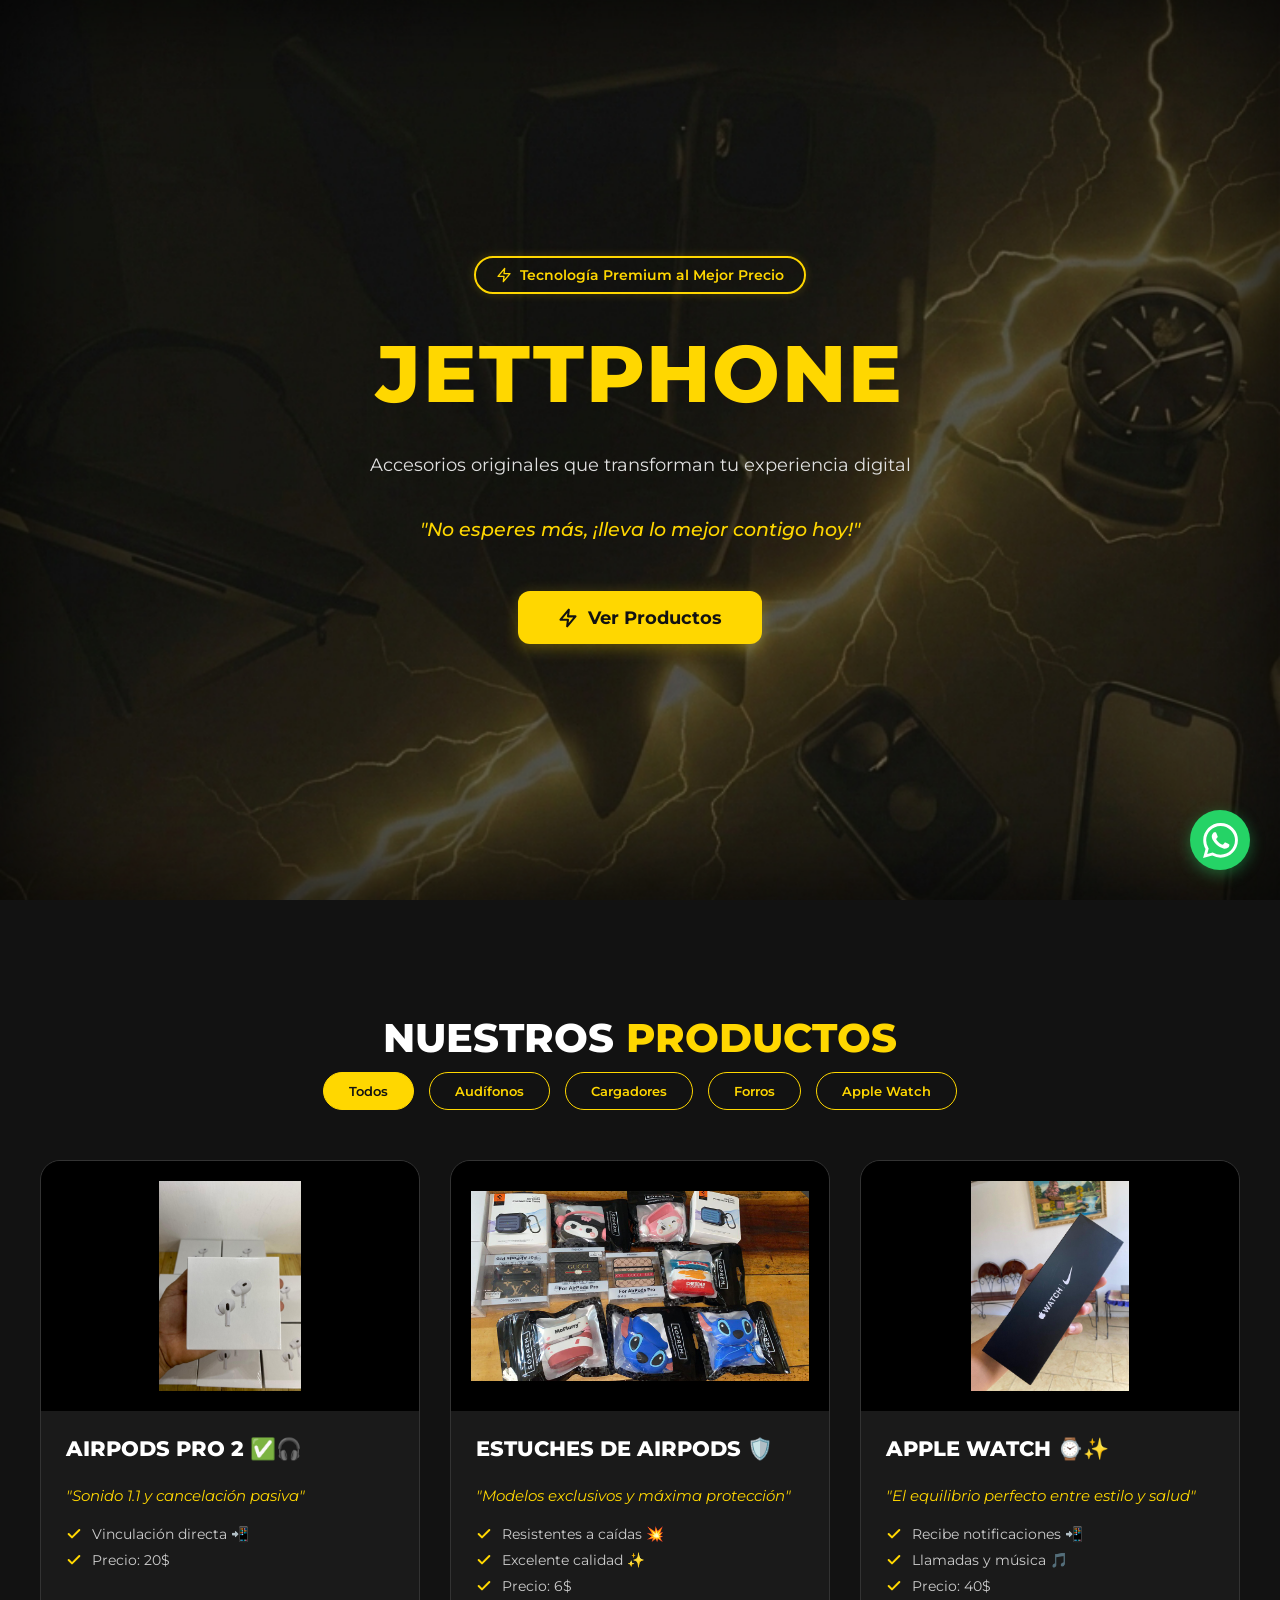
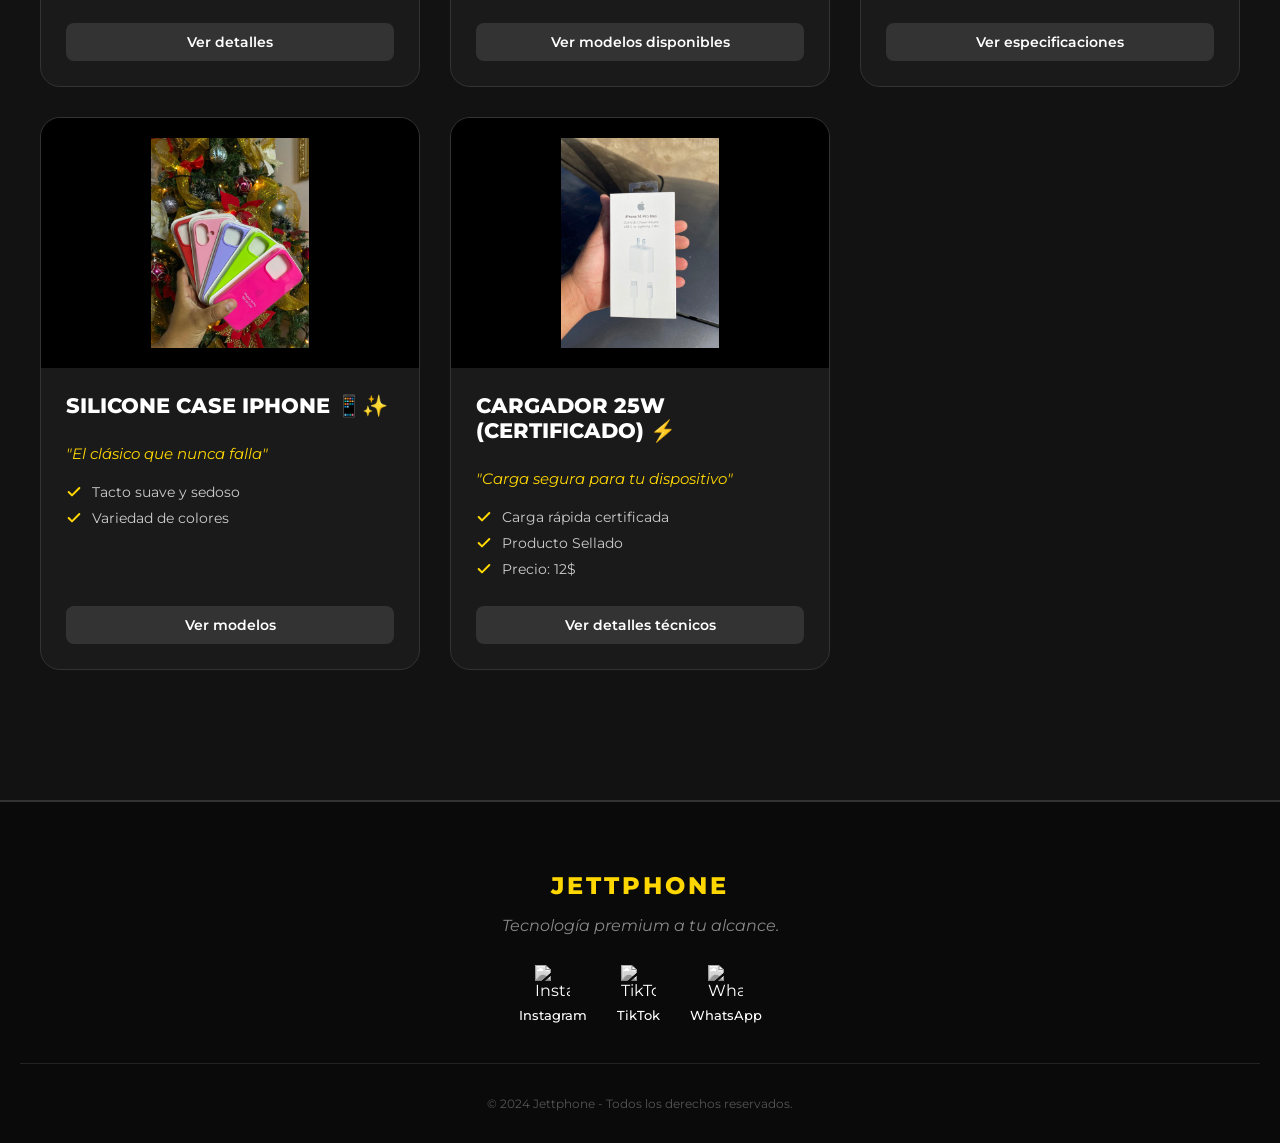
==== index.html @ c3bfc7ca "primer" ====
<!DOCTYPE html>
<html lang="es">
<head>
    <meta charset="UTF-8">
    <meta name="viewport" content="width=device-width, initial-scale=1.0">
    <title>Jettphone - Tecnología Premium</title>
    <link href="https://fonts.googleapis.com/css2?family=Montserrat:ital,wght@0,400;0,700;0,800;1,500&display=swap" rel="stylesheet">
    <link rel="stylesheet" href="style.css">
    <link rel="icon" href="/img/icono.jpg">
</head>
<body>

    <header class="jett-hero">
        <div class="hero-container">
            <div class="badge-premium">
                <svg xmlns="http://www.w3.org/2000/svg" width="16" height="16" viewBox="0 0 24 24" fill="none" stroke="currentColor" stroke-width="2" stroke-linecap="round" stroke-linejoin="round"><polygon points="13 2 3 14 12 14 11 22 21 10 12 10 13 2"></polygon></svg>
                <span>Tecnología Premium al Mejor Precio</span>
            </div>
            <h1 class="hero-title">JETTPHONE</h1>
            <p class="hero-subtitle">Accesorios originales que transforman tu experiencia digital</p>
            <p class="hero-quote">"No esperes más, ¡lleva lo mejor contigo hoy!"</p>
            <a href="#catalogo" class="btn-jett-primary">
                <svg xmlns="http://www.w3.org/2000/svg" width="20" height="20" viewBox="0 0 24 24" fill="none" stroke="currentColor" stroke-width="2.5" stroke-linecap="round" stroke-linejoin="round"><polygon points="13 2 3 14 12 14 11 22 21 10 12 10 13 2"></polygon></svg>
                Ver Productos
            </a>
        </div>
    </header>

    <section id="catalogo" class="products-section">
        <div class="container">
            <h2 class="section-title">NUESTROS <span class="text-gold">PRODUCTOS</span></h2>
            
            <div class="filters-container">
                <button class="filter-btn active" data-filter="all">Todos</button>
                <button class="filter-btn" data-filter="audifonos">Audífonos</button>
                <button class="filter-btn" data-filter="cargadores">Cargadores</button>
                <button class="filter-btn" data-filter="forros">Forros</button>
                <button class="filter-btn" data-filter="applewatch">Apple Watch</button>
            </div>

            <div class="products-grid">
                <a href="detalle.html?p=airpods-pro-2" class="product-card" data-category="audifonos">
                    <div class="card-image">
                        <img src="/img/airpods1.jpeg" alt="AirPods Pro 2">
                    </div>
                    <div class="card-content">
                        <h3>AirPods Pro 2 ✅🎧</h3>
                        <p class="card-quote">"Sonido 1.1 y cancelación pasiva"</p>
                        <ul class="card-features">
                            <li><svg xmlns="http://www.w3.org/2000/svg" width="16" height="16" viewBox="0 0 24 24" fill="none" stroke="#FFD700" stroke-width="3" stroke-linecap="round" stroke-linejoin="round"><polyline points="20 6 9 17 4 12"></polyline></svg> Vinculación directa 📲</li>
                            <li><svg xmlns="http://www.w3.org/2000/svg" width="16" height="16" viewBox="0 0 24 24" fill="none" stroke="#FFD700" stroke-width="3" stroke-linecap="round" stroke-linejoin="round"><polyline points="20 6 9 17 4 12"></polyline></svg> Precio: 20$</li>
                        </ul>
                        <span class="btn-card">Ver detalles</span>
                    </div>
                </a>

                <a href="detalle.html?p=estuches-airpods" class="product-card" data-category="audifonos">
    <div class="card-image">
        <img src="/img/estuche1.jpg" alt="Estuches de AirPods">
    </div>
    <div class="card-content">
        <h3>Estuches de AirPods 🛡️</h3>
        <p class="card-quote">"Modelos exclusivos y máxima protección"</p>
        <ul class="card-features">
            <li><svg xmlns="http://www.w3.org/2000/svg" width="16" height="16" viewBox="0 0 24 24" fill="none" stroke="#FFD700" stroke-width="3" stroke-linecap="round" stroke-linejoin="round"><polyline points="20 6 9 17 4 12"></polyline></svg> Resistentes a caídas 💥</li>
            <li><svg xmlns="http://www.w3.org/2000/svg" width="16" height="16" viewBox="0 0 24 24" fill="none" stroke="#FFD700" stroke-width="3" stroke-linecap="round" stroke-linejoin="round"><polyline points="20 6 9 17 4 12"></polyline></svg> Excelente calidad ✨</li>
                                        <li><svg xmlns="http://www.w3.org/2000/svg" width="16" height="16" viewBox="0 0 24 24" fill="none" stroke="#FFD700" stroke-width="3" stroke-linecap="round" stroke-linejoin="round"><polyline points="20 6 9 17 4 12"></polyline></svg> Precio: 6$</li>
        </ul>
        <span class="btn-card">Ver modelos disponibles</span>
    </div>
</a>

<a href="detalle.html?p=apple-watch" class="product-card" data-category="applewatch">
    <div class="card-image">
        <img src="/img/applewatch1.jpg" alt="Apple Watch">
    </div>
    <div class="card-content">
        <h3>Apple Watch ⌚✨</h3>
        <p class="card-quote">"El equilibrio perfecto entre estilo y salud"</p>
        <ul class="card-features">
            <li><svg xmlns="http://www.w3.org/2000/svg" width="16" height="16" viewBox="0 0 24 24" fill="none" stroke="#FFD700" stroke-width="3" stroke-linecap="round" stroke-linejoin="round"><polyline points="20 6 9 17 4 12"></polyline></svg> Recibe notificaciones 📲</li>
            <li><svg xmlns="http://www.w3.org/2000/svg" width="16" height="16" viewBox="0 0 24 24" fill="none" stroke="#FFD700" stroke-width="3" stroke-linecap="round" stroke-linejoin="round"><polyline points="20 6 9 17 4 12"></polyline></svg> Llamadas y música 🎵</li>
                                        <li><svg xmlns="http://www.w3.org/2000/svg" width="16" height="16" viewBox="0 0 24 24" fill="none" stroke="#FFD700" stroke-width="3" stroke-linecap="round" stroke-linejoin="round"><polyline points="20 6 9 17 4 12"></polyline></svg> Precio: 40$</li>
        </ul>
        <span class="btn-card">Ver especificaciones</span>
    </div>
</a>

<a href="detalle.html?p=forros-silicona" class="product-card" data-category="forros">
    <div class="card-image">
        <img src="/img/forros1.jpg" alt="Forros de Silicona iPhone">
    </div>
    <div class="card-content">
        <h3>Silicone Case iPhone 📱✨</h3>
        <p class="card-quote">"El clásico que nunca falla"</p>
        <ul class="card-features">
            <li><svg xmlns="http://www.w3.org/2000/svg" width="16" height="16" viewBox="0 0 24 24" fill="none" stroke="#FFD700" stroke-width="3" stroke-linecap="round" stroke-linejoin="round"><polyline points="20 6 9 17 4 12"></polyline></svg> Tacto suave y sedoso</li>
            <li><svg xmlns="http://www.w3.org/2000/svg" width="16" height="16" viewBox="0 0 24 24" fill="none" stroke="#FFD700" stroke-width="3" stroke-linecap="round" stroke-linejoin="round"><polyline points="20 6 9 17 4 12"></polyline></svg> Variedad de colores</li>
        </ul>
        <span class="btn-card">Ver modelos</span>
    </div>
</a>

<a href="detalle.html?p=cargador-25w" class="product-card" data-category="cargadores">
    <div class="card-image">
        <img src="/img/cargadores1.jpg" alt="Cargador 25W Certificado">
    </div>
    <div class="card-content">
        <h3>Cargador 25W (Certificado) ⚡️</h3>
        <p class="card-quote">"Carga segura para tu dispositivo"</p>
        <ul class="card-features">
            <li><svg xmlns="http://www.w3.org/2000/svg" width="16" height="16" viewBox="0 0 24 24" fill="none" stroke="#FFD700" stroke-width="3" stroke-linecap="round" stroke-linejoin="round"><polyline points="20 6 9 17 4 12"></polyline></svg> Carga rápida certificada</li>
            <li><svg xmlns="http://www.w3.org/2000/svg" width="16" height="16" viewBox="0 0 24 24" fill="none" stroke="#FFD700" stroke-width="3" stroke-linecap="round" stroke-linejoin="round"><polyline points="20 6 9 17 4 12"></polyline></svg> Producto Sellado</li>
                                        <li><svg xmlns="http://www.w3.org/2000/svg" width="16" height="16" viewBox="0 0 24 24" fill="none" stroke="#FFD700" stroke-width="3" stroke-linecap="round" stroke-linejoin="round"><polyline points="20 6 9 17 4 12"></polyline></svg> Precio: 12$</li>
        </ul>
        <span class="btn-card">Ver detalles técnicos</span>
    </div>
</a>
                </div>
        </div>
    </section>

    <a href="https://wa.me/584246259603" class="whatsapp-float" target="_blank">
        <svg xmlns="http://www.w3.org/2000/svg" width="35" height="35" viewBox="0 0 24 24" fill="white"><path d="M17.472 14.382c-.297-.149-1.758-.867-2.03-.967-.273-.099-.471-.148-.67.15-.197.297-.767.966-.94 1.164-.173.199-.347.223-.644.075-.297-.15-1.255-.463-2.39-1.475-.883-.788-1.48-1.761-1.653-2.059-.173-.297-.018-.458.13-.606.134-.133.298-.347.446-.52.149-.174.198-.298.298-.497.099-.198.05-.371-.025-.52-.075-.149-.669-1.612-.916-2.207-.242-.579-.487-.5-.669-.51-.173-.008-.371-.008-.57-.008-.198 0-.52.074-.792.372-.272.297-1.04 1.016-1.04 2.479 0 1.462 1.065 2.875 1.213 3.074.149.198 2.096 3.2 5.077 4.487.709.306 1.262.489 1.694.625.712.227 1.36.195 1.871.118.571-.085 1.758-.719 2.006-1.413.248-.694.248-1.289.173-1.413-.074-.124-.272-.198-.57-.347m-5.421 7.403h-.004a9.87 9.87 0 01-5.031-1.378l-.361-.214-3.741.982.998-3.648-.235-.374a9.86 9.86 0 01-1.51-5.26c.001-5.45 4.436-9.884 9.888-9.884 2.64 0 5.122 1.03 6.988 2.898a9.825 9.825 0 012.893 6.994c-.003 5.45-4.437 9.884-9.885 9.884m8.413-18.297A11.815 11.815 0 0012.05 0C5.495 0 .16 5.335.157 11.892c0 2.096.547 4.142 1.588 5.945L.057 24l6.305-1.654a11.882 11.882 0 005.683 1.448h.005c6.554 0 11.89-5.335 11.893-11.893a11.821 11.821 0 00-3.48-8.413Z"/></svg>
    </a>

    <script>
        const filterBtns = document.querySelectorAll('.filter-btn');
        const productCards = document.querySelectorAll('.product-card');
        filterBtns.forEach(btn => {
            btn.addEventListener('click', () => {
                filterBtns.forEach(b => b.classList.remove('active'));
                btn.classList.add('active');
                const filterValue = btn.getAttribute('data-filter');
                productCards.forEach(card => {
                    if (filterValue === 'all' || card.getAttribute('data-category') === filterValue) {
                        card.style.display = 'flex';
                    } else {
                        card.style.display = 'none';
                    }
                });
            });
        });
    </script>

    <footer class="jett-footer">
    <div class="footer-content">
        <h2 class="footer-logo">JETTPHONE</h2>
        <p class="footer-tagline">Tecnología premium a tu alcance.</p>
        
        <div class="social-links">
            <a href="https://instagram.com/https://www.instagram.com/jett.phone?igsh=N3h2d2c3ZTNsc3U3" target="_blank" class="social-icon">
                <img src="https://cdn-icons-png.flaticon.com/512/174/174855.png" alt="Instagram">
                <span>Instagram</span>
            </a>
            
            <a href="https://tiktok.com/@jettphone" target="_blank" class="social-icon">
                <img src="https://cdn-icons-png.flaticon.com/512/3046/3046121.png" alt="TikTok">
                <span>TikTok</span>
            </a>
            
            <a href="https://wa.me/584246259603" target="_blank" class="social-icon">
                <img src="https://cdn-icons-png.flaticon.com/512/733/733585.png" alt="WhatsApp">
                <span>WhatsApp</span>
            </a>
        </div>
        
        <div class="footer-bottom">
            <p>&copy; 2024 Jettphone - Todos los derechos reservados.</p>
        </div>
    </div>
</footer>
</body>

</html>
---- style.css ----
/* --- Variables Globales (Colores de la marca) --- */
:root {
    --jett-gold: #FFD700;     /* El color amarillo/dorado principal */
    --jett-dark-bg: #121212;  /* Color de fondo muy oscuro */
    --jett-text-light: #E0E0E0; /* Color para texto secundario (casi blanco) */
    --jett-font: 'Montserrat', sans-serif; /* La tipografía elegida */
}

/* --- Estilos Base --- */
body {
    margin: 0;
    padding: 0;
    font-family: var(--jett-font);
    background-color: var(--jett-dark-bg);
    color: white;
    box-sizing: border-box;
}

*, *:before, *:after {
    box-sizing: inherit;
}

/* ================= ESTILOS SECCIÓN HERO ================= */

.jett-hero {
    /* Altura mínima: ocupa toda la pantalla del móvil */
    min-height: 100vh; 
    
    /* Centrado del contenido con Flexbox */
    display: flex;
    justify-content: center;
    align-items: center;
    text-align: center;
    padding: 30px 20px;
    background: url('/img/fondo.png') no-repeat center center/cover;
   
    
    /* Efecto de sombra interna para oscurecer los bordes (vignette) */
    box-shadow: inset 0 0 100px rgba(0,0,0,0.8);
}

.hero-container {
    max-width: 600px; /* Ancho máximo para que no se desparrame en PC */
    width: 100%;
    display: flex;
    flex-direction: column;
    align-items: center; /* Asegura que todo esté centrado horizontalmente */
}

/* --- Badge Superior --- */
.badge-premium {
    display: inline-flex;
    align-items: center;
    gap: 8px; /* Espacio entre icono y texto */
    
    color: var(--jett-gold);
    border: 2px solid var(--jett-gold);
    padding: 8px 20px;
    border-radius: 50px; /* Bordes completamente redondeados */
    font-size: 0.9rem;
    font-weight: 600;
    margin-bottom: 40px; /* Espacio debajo del badge */
    box-shadow: 0 0 10px rgba(255, 215, 0, 0.2); /* Resplandor sutil dorado */
}

.badge-premium svg {
    stroke: var(--jett-gold); /* Color del icono SVG */
}

/* --- Título Principal --- */
.hero-title {
    color: var(--jett-gold);
    font-size: 3.5rem; /* Tamaño grande para móvil */
    font-weight: 800; /* Extra bold */
    text-transform: uppercase;
    letter-spacing: 2px; /* Separación entre letras */
    margin: 0 0 20px 0; /* Margen inferior */
    line-height: 1;
}

/* ================= SECCIÓN PRODUCTOS ================= */
.products-section {
    padding: 80px 20px;
    background-color: var(--jett-dark-bg);
}

.section-title {
    font-size: 2.5rem;
    text-align: center;
    margin-bottom: 10px;
    color: white;
    text-transform: uppercase;
    font-weight: 800;
}

.text-gold {
    color: var(--jett-gold);
}

.section-subtitle {
    text-align: center;
    color: #888;
    max-width: 600px;
    margin: 0 auto 40px auto;
    font-size: 1rem;
}

/* --- Filtros --- */
.filters-container {
    display: flex;
    justify-content: center;
    flex-wrap: wrap;
    gap: 15px;
    margin-bottom: 50px;
}

.filter-btn {
    background: transparent;
    border: 1px solid var(--jett-gold);
    color: var(--jett-gold);
    padding: 10px 25px;
    border-radius: 30px;
    cursor: pointer;
    font-family: var(--jett-font);
    font-weight: 600;
    transition: all 0.3s ease;
}

.filter-btn:hover, .filter-btn.active {
    background: var(--jett-gold);
    color: var(--jett-dark-bg);
}

/* --- Grid de Productos --- */
.products-grid {
    display: grid;
    /* Grid responsivo: crea tantas columnas como quepan (mínimo 300px ancho) */
    grid-template-columns: repeat(auto-fill, minmax(280px, 1fr));
    gap: 30px;
    max-width: 1200px;
    margin: 0 auto;
}

/* --- Tarjeta de Producto (Card) --- */
.product-card {
    background-color: #1a1a1a; /* Un poco más claro que el fondo negro */
    border-radius: 20px;
    overflow: hidden;
    text-decoration: none; /* Quitar subrayado del enlace */
    color: white;
    display: flex;
    flex-direction: column;
    border: 1px solid #333;
    transition: transform 0.3s ease, box-shadow 0.3s ease;
}

.product-card:hover {
    transform: translateY(-10px);
    box-shadow: 0 10px 30px rgba(255, 215, 0, 0.15); /* Resplandor dorado al pasar mouse */
    border-color: var(--jett-gold);
}

.card-image {
    width: 100%;
    height: 250px; /* Altura fija para la imagen */
    background-color: #000;
    display: flex;
    align-items: center;
    justify-content: center;
    padding: 20px;
}

.card-image img {
    max-width: 100%;
    max-height: 100%;
    object-fit: contain; /* Asegura que la imagen se vea completa */
    transition: transform 0.3s ease;
}

.product-card:hover .card-image img {
    transform: scale(1.05); /* Zoom sutil en la imagen al hacer hover */
}

.card-content {
    padding: 25px;
    display: flex;
    flex-direction: column;
    flex-grow: 1;
}

.card-content h3 {
    margin: 0 0 10px 0;
    font-size: 1.3rem;
    font-weight: 800;
    text-transform: uppercase;
}

.card-quote {
    color: var(--jett-gold);
    font-style: italic;
    font-size: 0.95rem;
    margin-bottom: 20px;
}

.card-features {
    list-style: none;
    padding: 0;
    margin: 0 0 20px 0;
    font-size: 0.9rem;
    color: #ccc;
}

.card-features li {
    display: flex;
    align-items: center;
    gap: 10px;
    margin-bottom: 8px;
}

.btn-card {
    margin-top: auto; /* Empuja el botón al fondo de la tarjeta */
    text-align: center;
    padding: 10px;
    border-radius: 8px;
    background-color: #333;
    color: white;
    font-size: 0.9rem;
    font-weight: 600;
    transition: 0.3s;
}

.product-card:hover .btn-card {
    background-color: var(--jett-gold);
    color: var(--jett-dark-bg);
}

/* ================= BOTÓN FLOTANTE WHATSAPP ================= */
.whatsapp-float {
    position: fixed;
    bottom: 30px;
    right: 30px;
    background-color: #25D366;
    width: 60px;
    height: 60px;
    border-radius: 50%;
    display: flex;
    align-items: center;
    justify-content: center;
    box-shadow: 0 4px 15px rgba(37, 211, 102, 0.4);
    z-index: 1000;
    transition: transform 0.3s ease;
    animation: pulse 2s infinite;
}

.whatsapp-float:hover {
    transform: scale(1.1);
}

.jett-footer {
    background-color: #0a0a0a;
    padding: 50px 20px 20px;
    margin-top: 50px;
    border-top: 2px solid #333;
    text-align: center;
}

.footer-logo {
    color: #FFD700; /* Dorado */
    font-weight: 800;
    letter-spacing: 3px;
    margin-bottom: 10px;
}

.footer-tagline {
    color: #888;
    font-style: italic;
    margin-bottom: 30px;
}

.social-links {
    display: flex;
    justify-content: center;
    gap: 30px;
    flex-wrap: wrap;
    margin-bottom: 40px;
}

.social-icon {
    display: flex;
    flex-direction: column;
    align-items: center;
    text-decoration: none;
    color: white;
    transition: 0.3s;
}

.social-icon img {
    width: 35px;
    height: 35px;
    margin-bottom: 8px;
    filter: grayscale(100%); /* Los hace elegantes en gris */
    transition: 0.3s;
}

.social-icon:hover img {
    filter: grayscale(0%); /* Vuelven a color al pasar el mouse */
    transform: translateY(-5px);
}

.social-icon span {
    font-size: 0.8rem;
    font-weight: 500;
}

.footer-bottom {
    border-top: 1px solid #222;
    padding-top: 20px;
    font-size: 0.75rem;
    color: #555;
}

/* Animación de latido para el botón */
@keyframes pulse {
    0% { box-shadow: 0 0 0 0 rgba(37, 211, 102, 0.7); }
    70% { box-shadow: 0 0 0 15px rgba(37, 211, 102, 0); }
    100% { box-shadow: 0 0 0 0 rgba(37, 211, 102, 0); }
}

/* Ajuste para pantallas más grandes */
@media (min-width: 768px) {
    .hero-title {
        font-size: 5rem;
    }
}

/* --- Subtítulos --- */
.hero-subtitle {
    color: var(--jett-text-light);
    font-size: 1.1rem;
    line-height: 1.5;
    margin-bottom: 20px;
    font-weight: 400;
}

.hero-quote {
    color: var(--jett-gold);
    font-size: 1.2rem;
    font-style: italic;
    font-weight: 500;
    margin-bottom: 50px; /* Espacio grande antes del botón */
}

/* --- Botón Principal (CTA) --- */
.btn-jett-primary {
    display: inline-flex;
    align-items: center;
    justify-content: center;
    gap: 10px;

    background-color: var(--jett-gold);
    color: var(--jett-dark-bg); /* Texto negro sobre fondo amarillo */
    
    text-decoration: none; /* Quitar subrayado de enlace */
    padding: 16px 40px;
    border-radius: 12px; /* Bordes redondeados pero no completos */
    font-size: 1.1rem;
    font-weight: 700;
    
    transition: all 0.3s ease; /* Suavizar animaciones al pasar el mouse */
    box-shadow: 0 4px 15px rgba(255, 215, 0, 0.3);
}

/* Efecto al pasar el mouse por encima del botón */
.btn-jett-primary:hover {
    transform: translateY(-3px); /* Se mueve ligeramente hacia arriba */
    box-shadow: 0 6px 20px rgba(255, 215, 0, 0.5); /* Sombra más intensa */
}

.btn-jett-primary svg {
    stroke: var(--jett-dark-bg); /* El icono dentro del botón es negro */
}
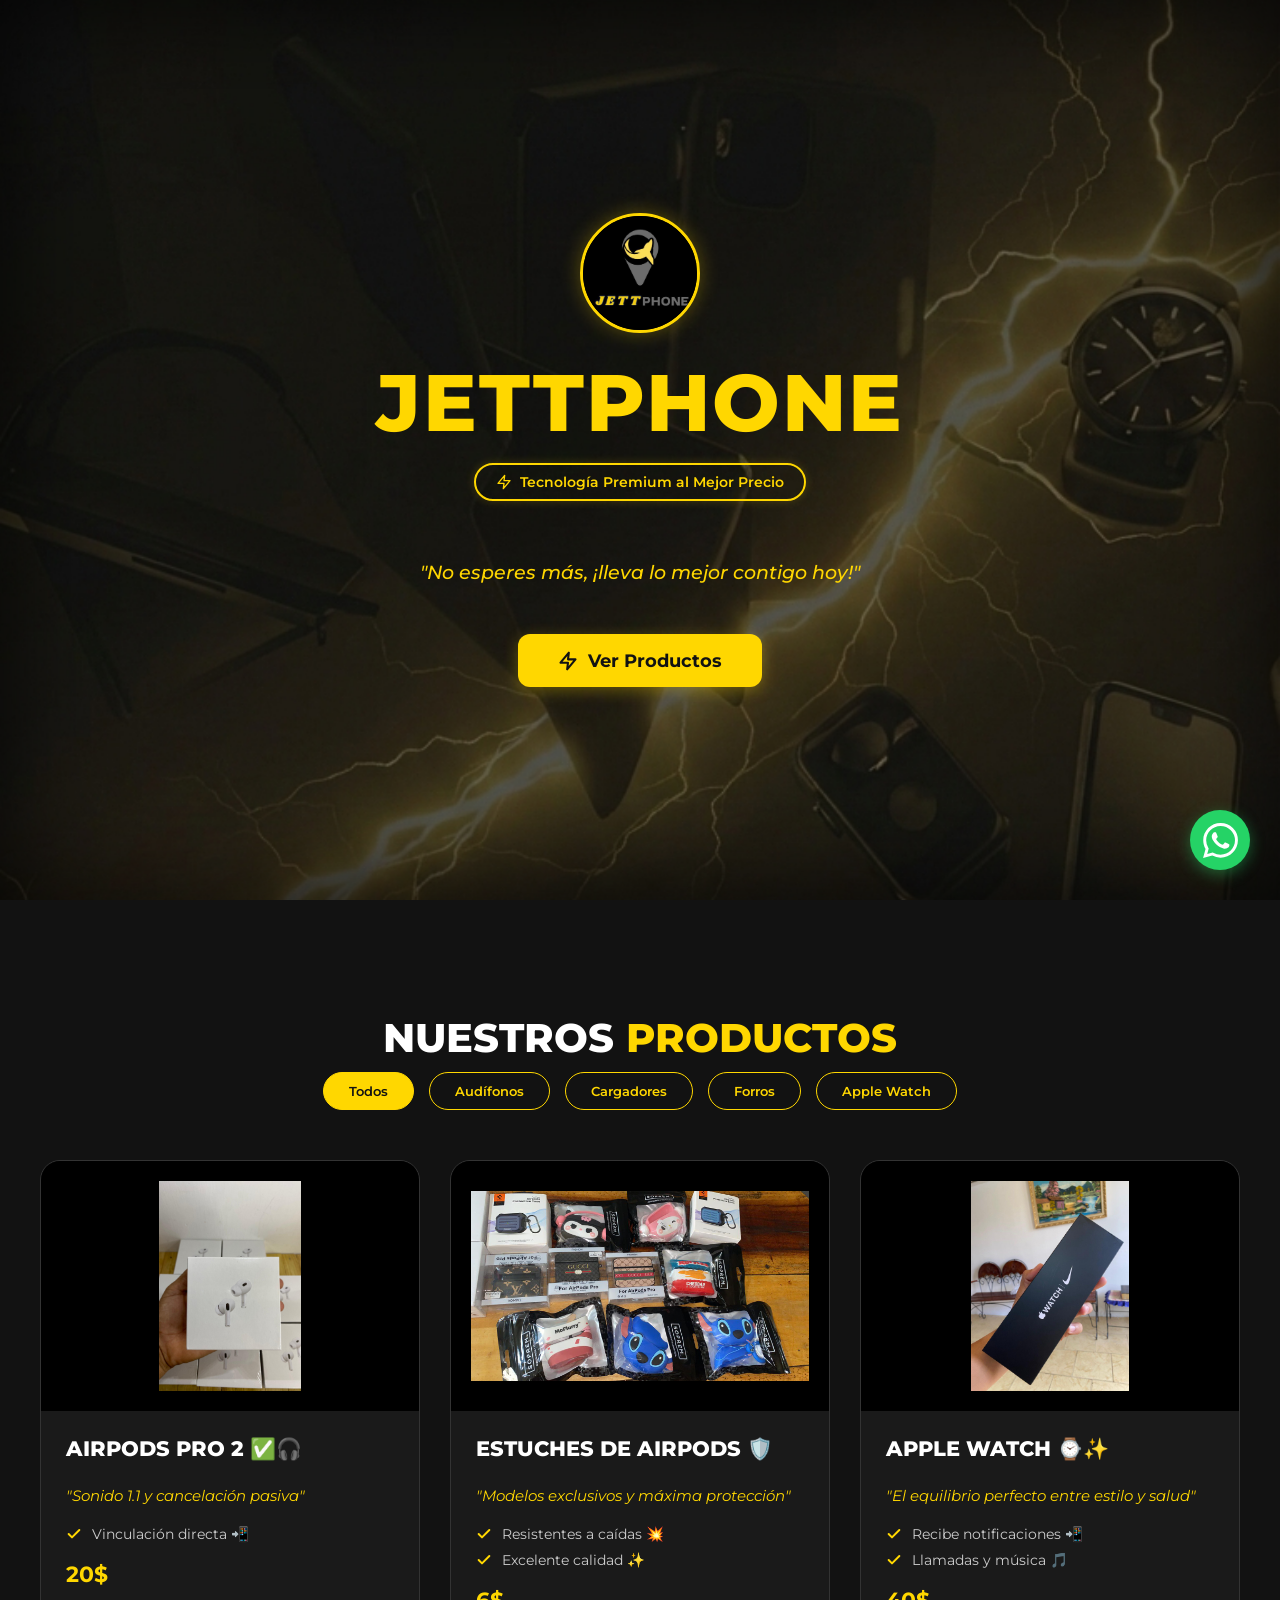
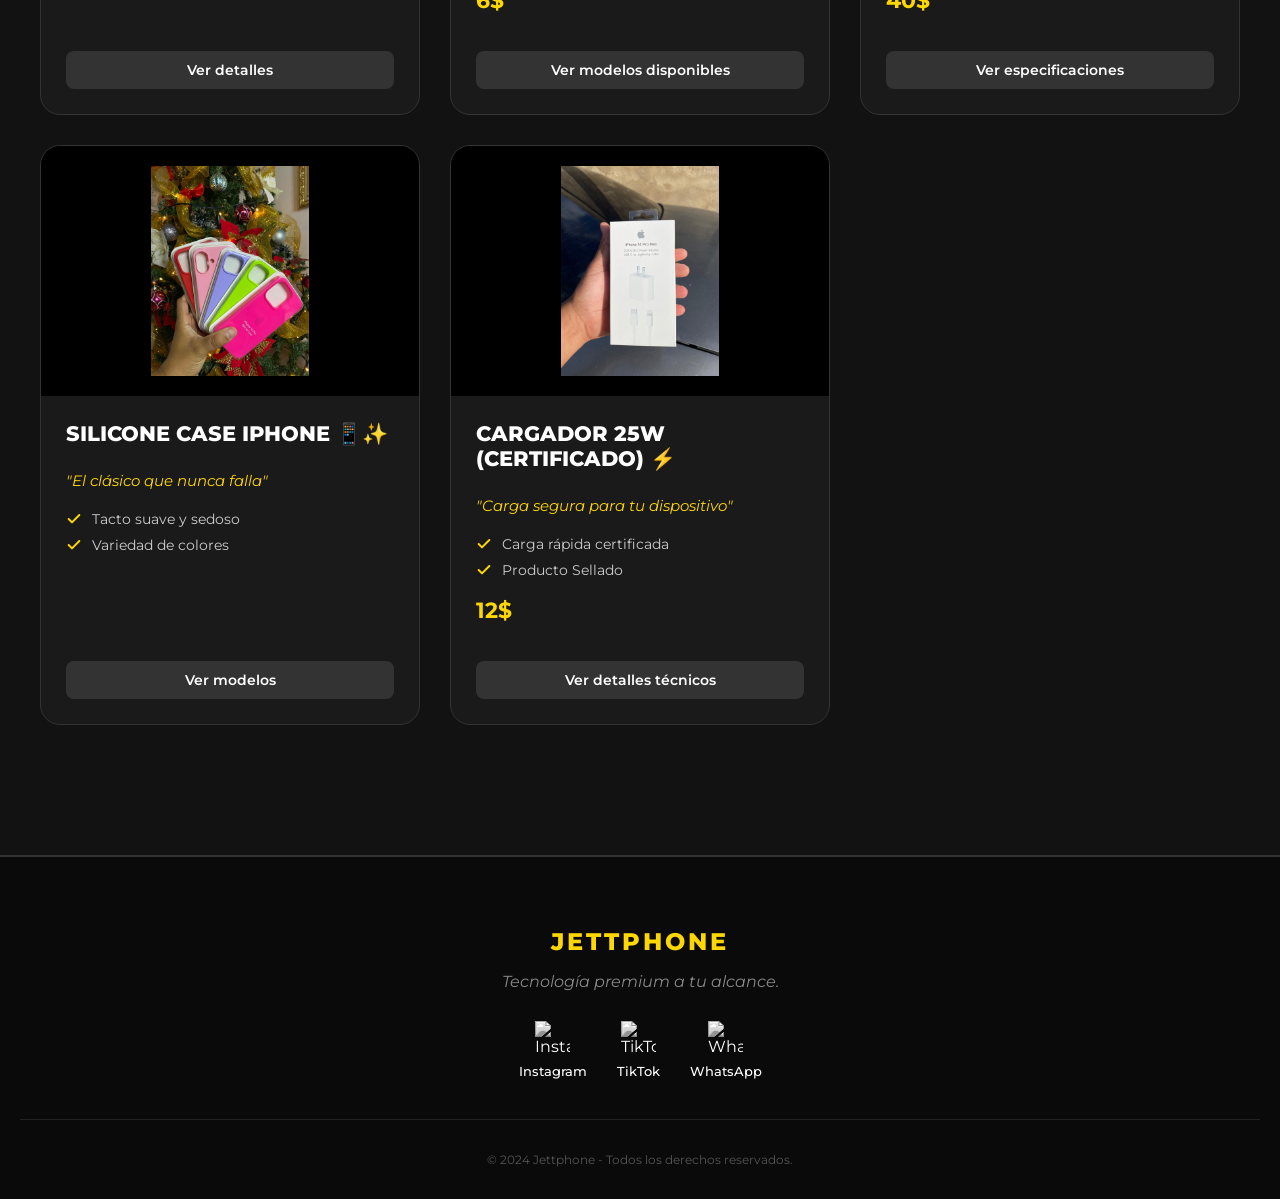
==== commit 00f8adc3: "commit" ====
--- a/index.html
+++ b/index.html
@@ -12,12 +12,14 @@
 
     <header class="jett-hero">
         <div class="hero-container">
-            <div class="badge-premium">
+            <div class="hero-logo">
+            <img src="img/icono.jpg" alt="Jettphone Logo">
+        </div>
+            <h1 class="hero-title">JETTPHONE</h1>
+                        <div class="badge-premium">
                 <svg xmlns="http://www.w3.org/2000/svg" width="16" height="16" viewBox="0 0 24 24" fill="none" stroke="currentColor" stroke-width="2" stroke-linecap="round" stroke-linejoin="round"><polygon points="13 2 3 14 12 14 11 22 21 10 12 10 13 2"></polygon></svg>
                 <span>Tecnología Premium al Mejor Precio</span>
             </div>
-            <h1 class="hero-title">JETTPHONE</h1>
-            <p class="hero-subtitle">Accesorios originales que transforman tu experiencia digital</p>
             <p class="hero-quote">"No esperes más, ¡lleva lo mejor contigo hoy!"</p>
             <a href="#catalogo" class="btn-jett-primary">
                 <svg xmlns="http://www.w3.org/2000/svg" width="20" height="20" viewBox="0 0 24 24" fill="none" stroke="currentColor" stroke-width="2.5" stroke-linecap="round" stroke-linejoin="round"><polygon points="13 2 3 14 12 14 11 22 21 10 12 10 13 2"></polygon></svg>
@@ -48,7 +50,7 @@
                         <p class="card-quote">"Sonido 1.1 y cancelación pasiva"</p>
                         <ul class="card-features">
                             <li><svg xmlns="http://www.w3.org/2000/svg" width="16" height="16" viewBox="0 0 24 24" fill="none" stroke="#FFD700" stroke-width="3" stroke-linecap="round" stroke-linejoin="round"><polyline points="20 6 9 17 4 12"></polyline></svg> Vinculación directa 📲</li>
-                            <li><svg xmlns="http://www.w3.org/2000/svg" width="16" height="16" viewBox="0 0 24 24" fill="none" stroke="#FFD700" stroke-width="3" stroke-linecap="round" stroke-linejoin="round"><polyline points="20 6 9 17 4 12"></polyline></svg> Precio: 20$</li>
+                            <h1 class="precio">20$</h1>
                         </ul>
                         <span class="btn-card">Ver detalles</span>
                     </div>
@@ -64,7 +66,7 @@
         <ul class="card-features">
             <li><svg xmlns="http://www.w3.org/2000/svg" width="16" height="16" viewBox="0 0 24 24" fill="none" stroke="#FFD700" stroke-width="3" stroke-linecap="round" stroke-linejoin="round"><polyline points="20 6 9 17 4 12"></polyline></svg> Resistentes a caídas 💥</li>
             <li><svg xmlns="http://www.w3.org/2000/svg" width="16" height="16" viewBox="0 0 24 24" fill="none" stroke="#FFD700" stroke-width="3" stroke-linecap="round" stroke-linejoin="round"><polyline points="20 6 9 17 4 12"></polyline></svg> Excelente calidad ✨</li>
-                                        <li><svg xmlns="http://www.w3.org/2000/svg" width="16" height="16" viewBox="0 0 24 24" fill="none" stroke="#FFD700" stroke-width="3" stroke-linecap="round" stroke-linejoin="round"><polyline points="20 6 9 17 4 12"></polyline></svg> Precio: 6$</li>
+            <h1 class="precio">6$</h1>
         </ul>
         <span class="btn-card">Ver modelos disponibles</span>
     </div>
@@ -80,7 +82,7 @@
         <ul class="card-features">
             <li><svg xmlns="http://www.w3.org/2000/svg" width="16" height="16" viewBox="0 0 24 24" fill="none" stroke="#FFD700" stroke-width="3" stroke-linecap="round" stroke-linejoin="round"><polyline points="20 6 9 17 4 12"></polyline></svg> Recibe notificaciones 📲</li>
             <li><svg xmlns="http://www.w3.org/2000/svg" width="16" height="16" viewBox="0 0 24 24" fill="none" stroke="#FFD700" stroke-width="3" stroke-linecap="round" stroke-linejoin="round"><polyline points="20 6 9 17 4 12"></polyline></svg> Llamadas y música 🎵</li>
-                                        <li><svg xmlns="http://www.w3.org/2000/svg" width="16" height="16" viewBox="0 0 24 24" fill="none" stroke="#FFD700" stroke-width="3" stroke-linecap="round" stroke-linejoin="round"><polyline points="20 6 9 17 4 12"></polyline></svg> Precio: 40$</li>
+            <h1 class="precio">40$</h1>
         </ul>
         <span class="btn-card">Ver especificaciones</span>
     </div>
@@ -111,7 +113,7 @@
         <ul class="card-features">
             <li><svg xmlns="http://www.w3.org/2000/svg" width="16" height="16" viewBox="0 0 24 24" fill="none" stroke="#FFD700" stroke-width="3" stroke-linecap="round" stroke-linejoin="round"><polyline points="20 6 9 17 4 12"></polyline></svg> Carga rápida certificada</li>
             <li><svg xmlns="http://www.w3.org/2000/svg" width="16" height="16" viewBox="0 0 24 24" fill="none" stroke="#FFD700" stroke-width="3" stroke-linecap="round" stroke-linejoin="round"><polyline points="20 6 9 17 4 12"></polyline></svg> Producto Sellado</li>
-                                        <li><svg xmlns="http://www.w3.org/2000/svg" width="16" height="16" viewBox="0 0 24 24" fill="none" stroke="#FFD700" stroke-width="3" stroke-linecap="round" stroke-linejoin="round"><polyline points="20 6 9 17 4 12"></polyline></svg> Precio: 12$</li>
+            <h1 class="precio">12$</h1>
         </ul>
         <span class="btn-card">Ver detalles técnicos</span>
     </div>
--- a/style.css
+++ b/style.css
@@ -20,6 +20,10 @@
     box-sizing: inherit;
 }
 
+.precio {
+    color: var(--jett-gold);
+    font-weight: bold;
+}
 /* ================= ESTILOS SECCIÓN HERO ================= */
 
 .jett-hero {
@@ -74,9 +78,28 @@
     font-weight: 800; /* Extra bold */
     text-transform: uppercase;
     letter-spacing: 2px; /* Separación entre letras */
-    margin: 0 0 20px 0; /* Margen inferior */
+    margin: 10px 0 20px 0; /* Margen inferior */
     line-height: 1;
 }
+
+.hero-logo {
+    width: 120px;       /* Tamaño del círculo */
+    height: 120px;
+    margin: 0 auto 20px; /* Centrado y con espacio abajo */
+    border-radius: 50%; /* Hace que sea un círculo perfecto */
+    overflow: hidden;    /* Corta la imagen en círculo */
+    border: 3px solid #FFD700; /* Borde dorado */
+    box-shadow: 0 0 20px rgba(255, 215, 0, 0.3); /* Resplandor dorado suave */
+    background-color: #000;
+}
+
+.hero-logo img {
+    width: 100%;
+    height: 100%;
+    object-fit: cover; /* Ajusta la imagen sin deformarla */
+}
+
+
 
 /* ================= SECCIÓN PRODUCTOS ================= */
 .products-section {
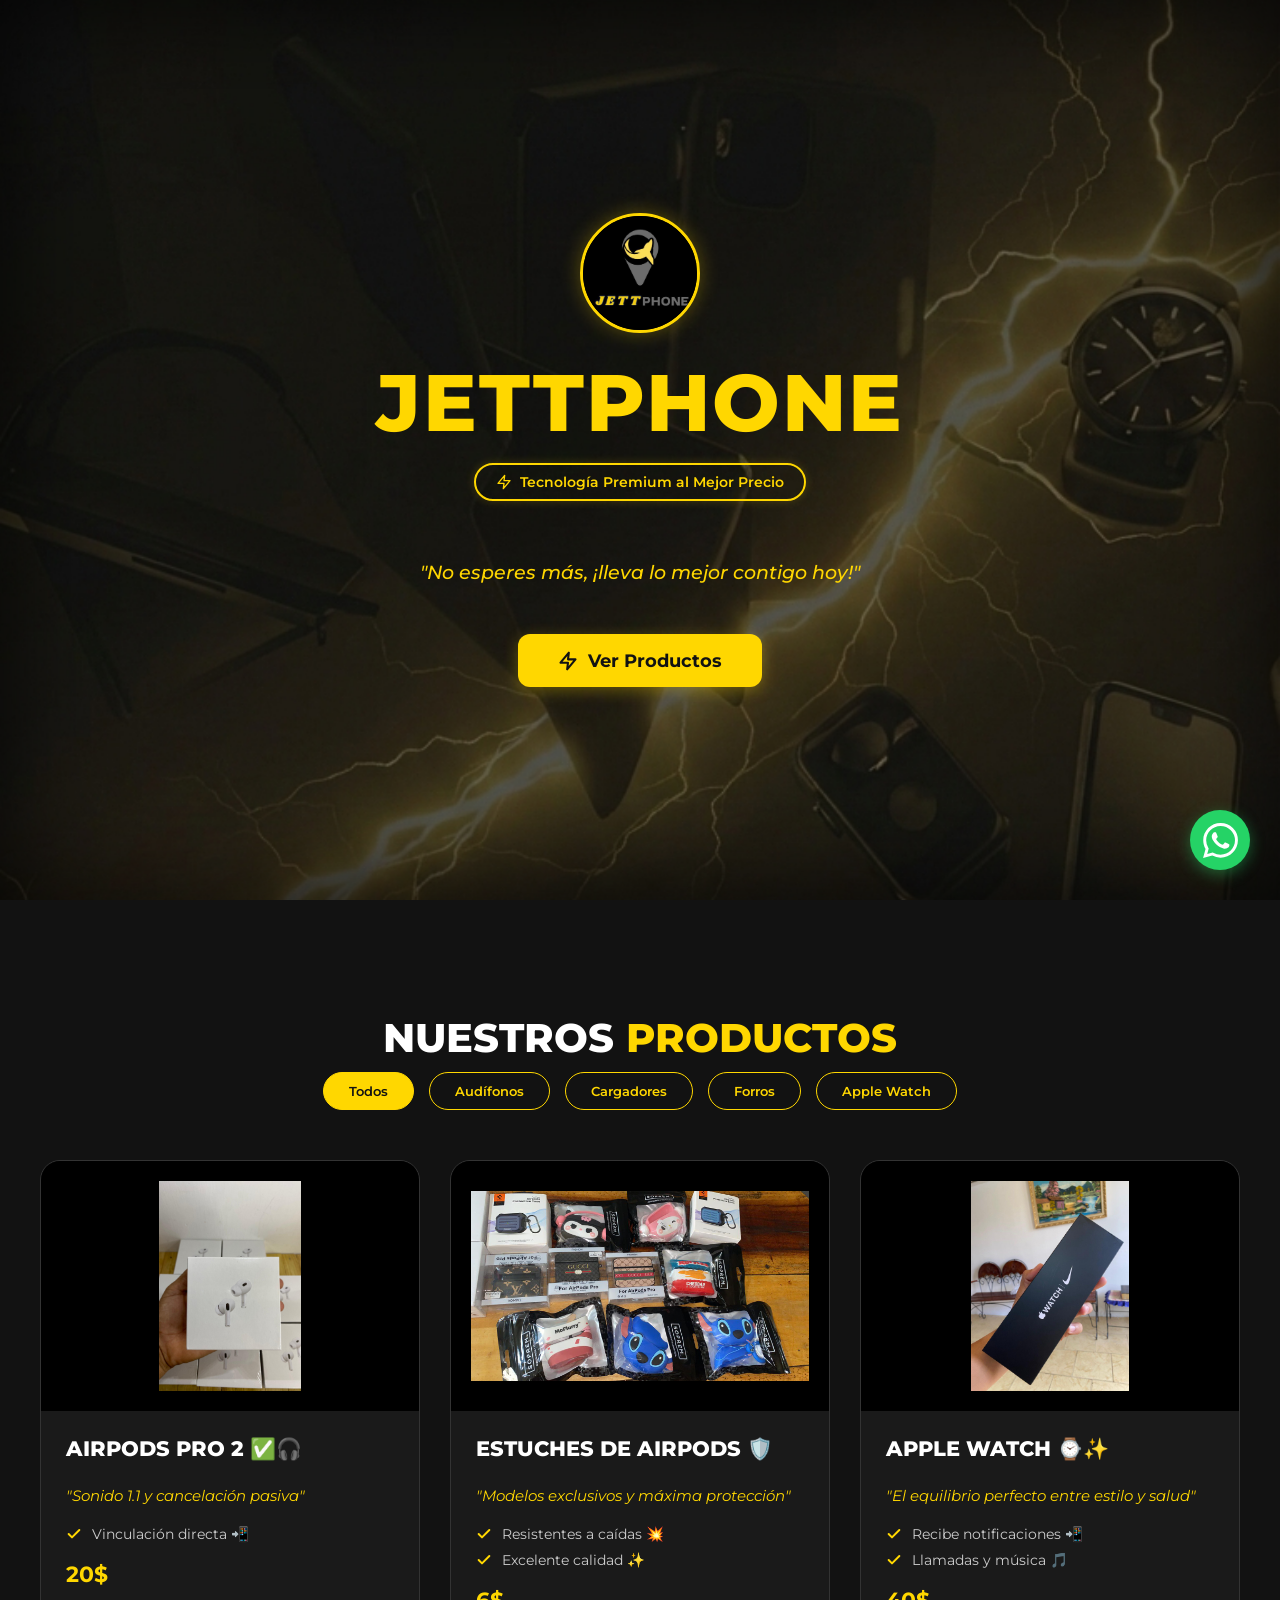
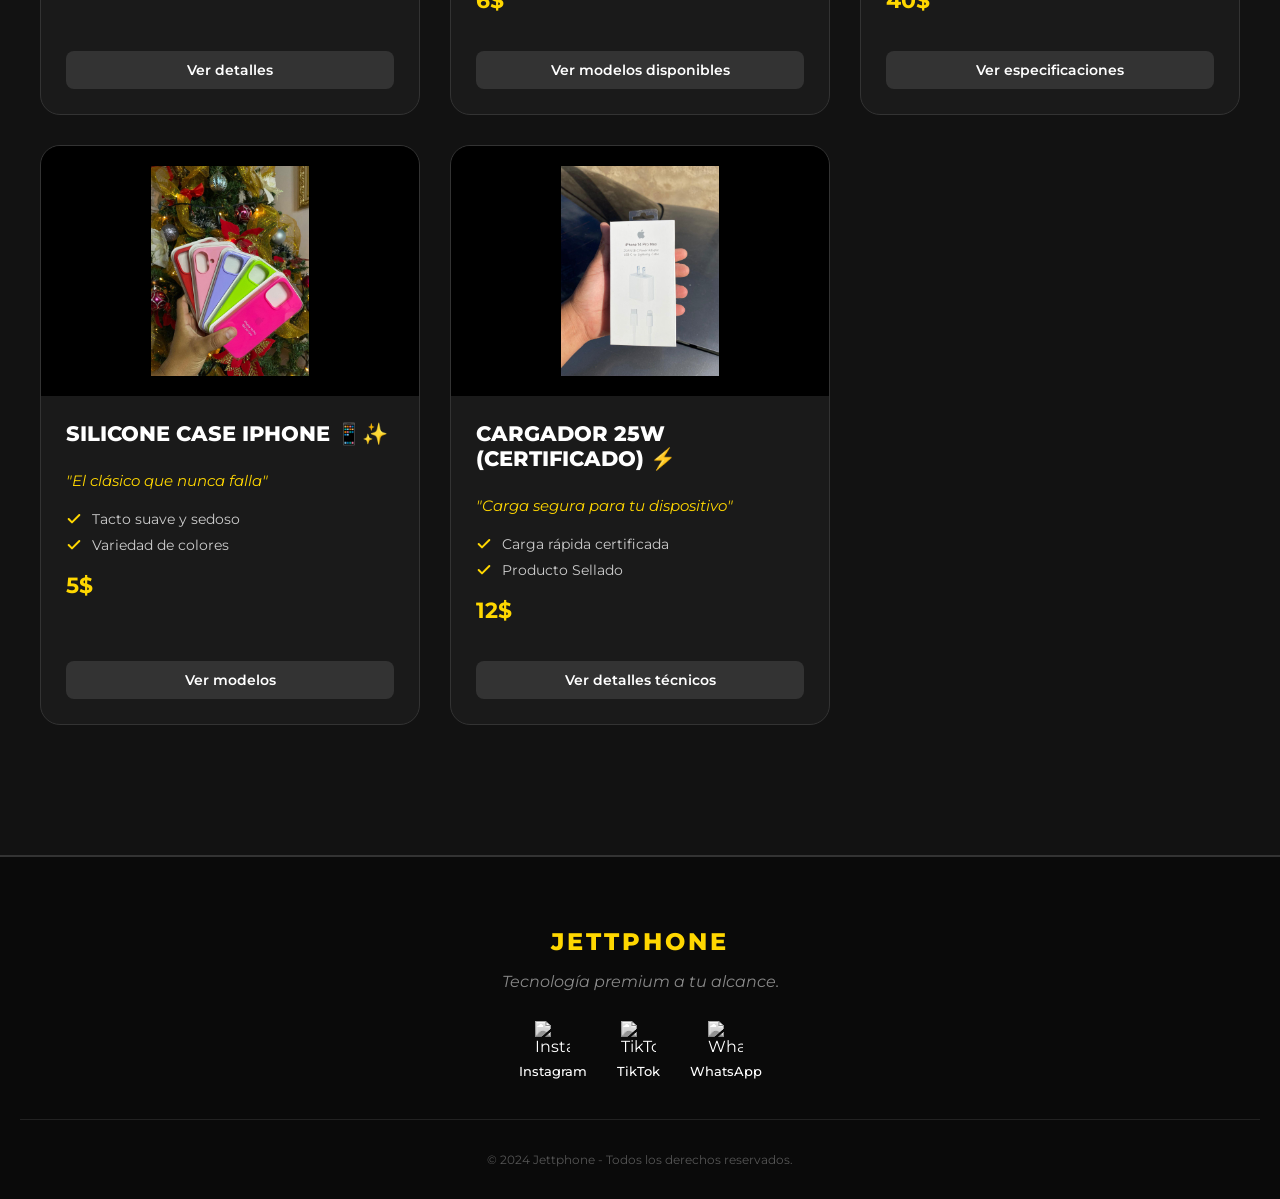
==== commit 7c27f9d3: "nuevo commit" ====
--- a/index.html
+++ b/index.html
@@ -98,6 +98,7 @@
         <ul class="card-features">
             <li><svg xmlns="http://www.w3.org/2000/svg" width="16" height="16" viewBox="0 0 24 24" fill="none" stroke="#FFD700" stroke-width="3" stroke-linecap="round" stroke-linejoin="round"><polyline points="20 6 9 17 4 12"></polyline></svg> Tacto suave y sedoso</li>
             <li><svg xmlns="http://www.w3.org/2000/svg" width="16" height="16" viewBox="0 0 24 24" fill="none" stroke="#FFD700" stroke-width="3" stroke-linecap="round" stroke-linejoin="round"><polyline points="20 6 9 17 4 12"></polyline></svg> Variedad de colores</li>
+            <h1 class="precio">5$</h1>
         </ul>
         <span class="btn-card">Ver modelos</span>
     </div>
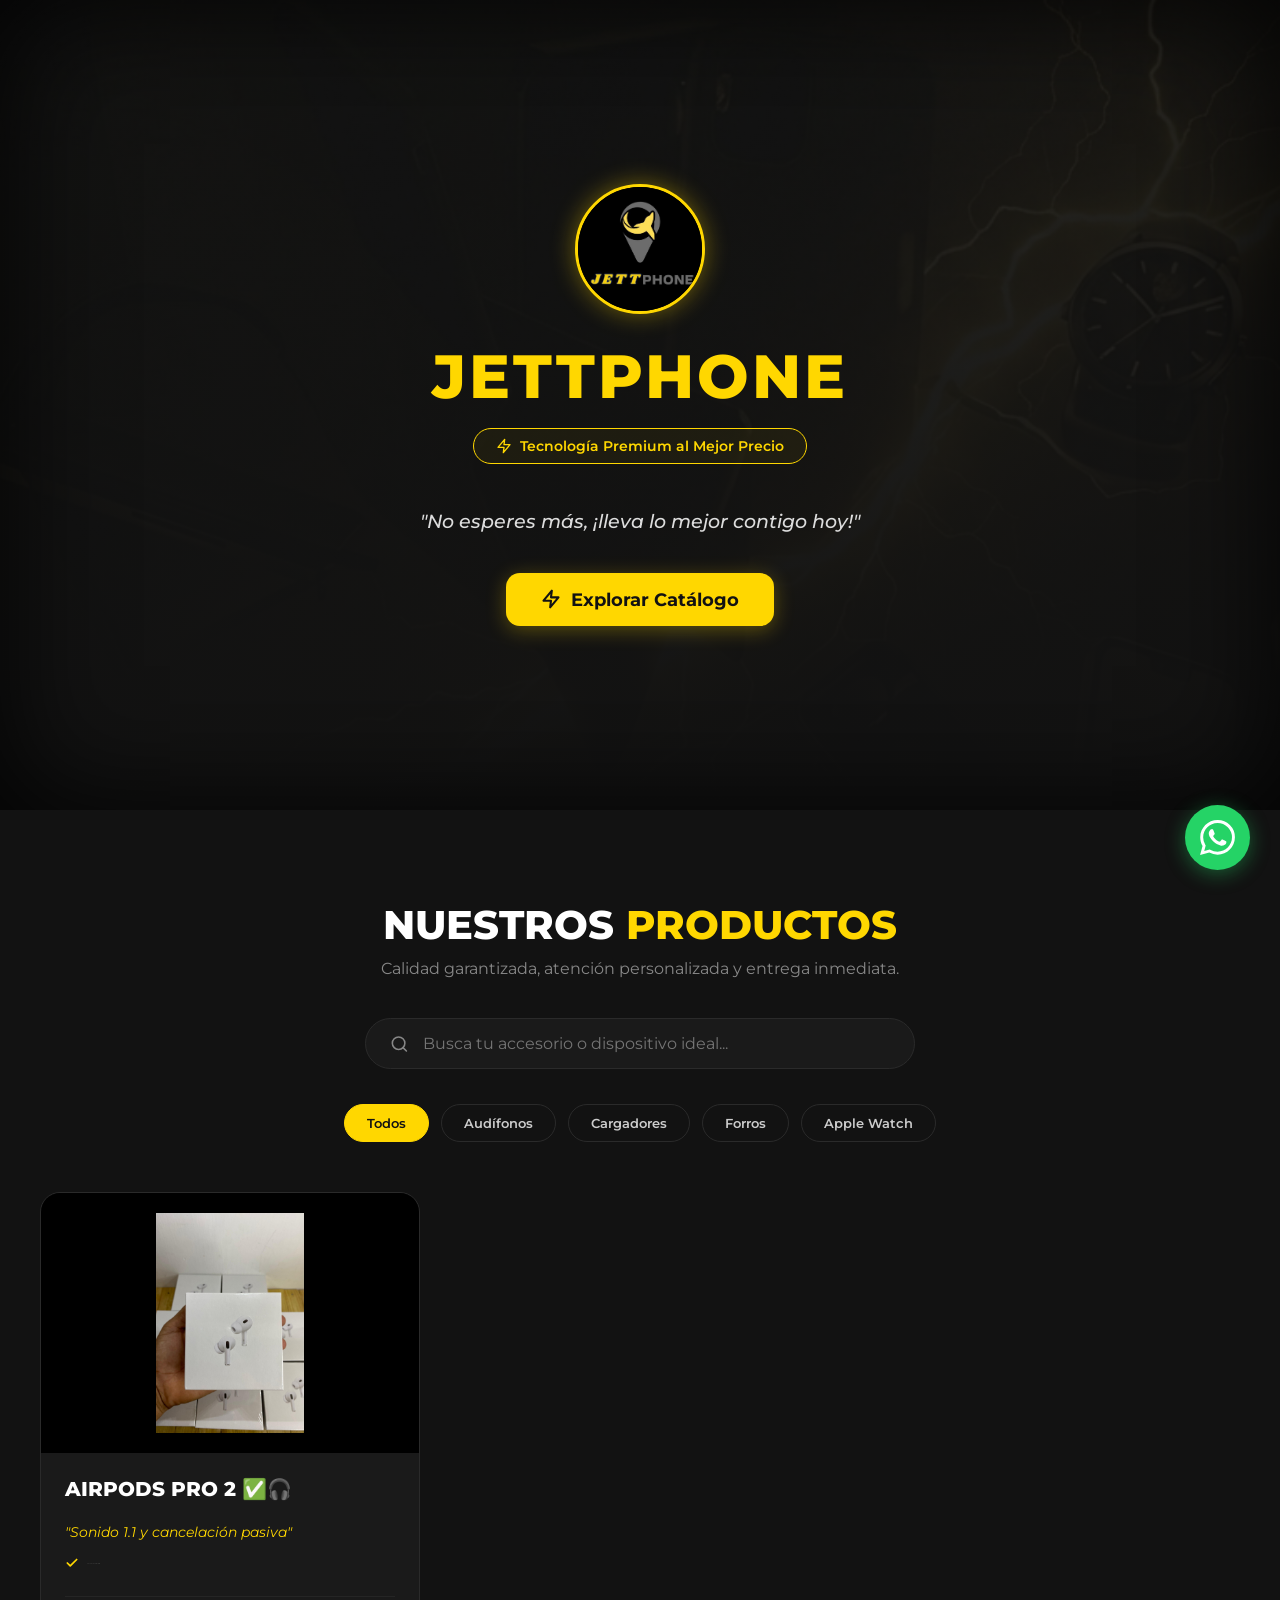
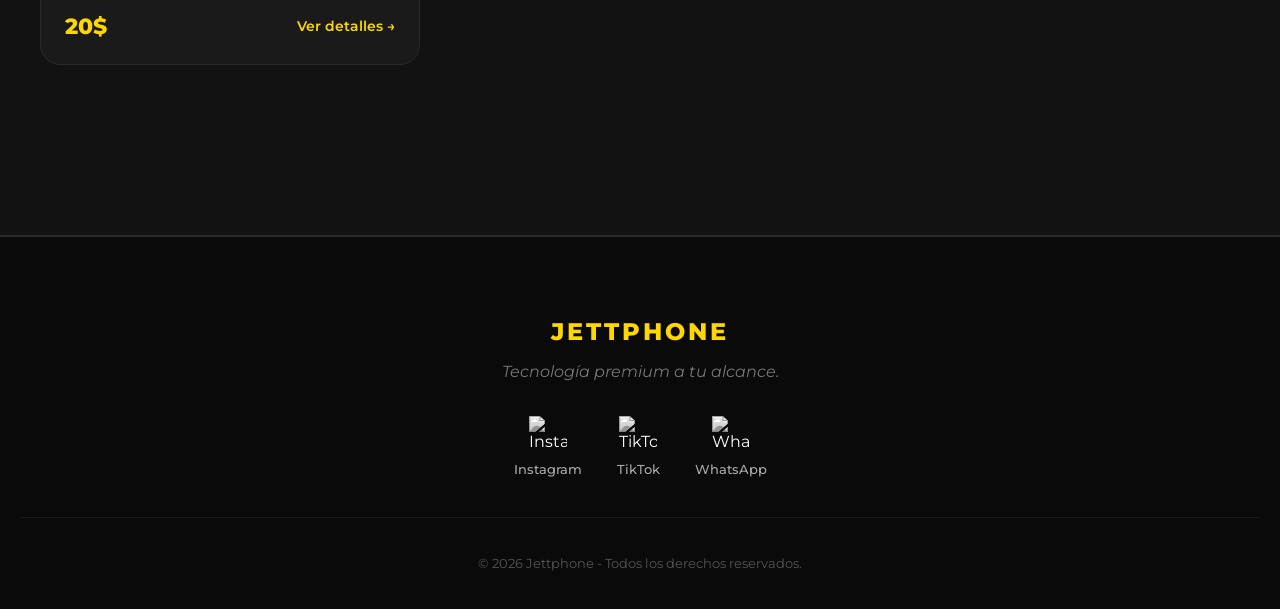
==== commit 018af3f5: "cambioosss" ====
--- a/index.html
+++ b/index.html
@@ -4,175 +4,159 @@
     <meta charset="UTF-8">
     <meta name="viewport" content="width=device-width, initial-scale=1.0">
     <title>Jettphone - Tecnología Premium</title>
-    <link href="https://fonts.googleapis.com/css2?family=Montserrat:ital,wght@0,400;0,700;0,800;1,500&display=swap" rel="stylesheet">
+    <link href="https://fonts.googleapis.com/css2?family=Montserrat:ital,wght@0,400;0,600;0,700;0,800;1,500&display=swap" rel="stylesheet">
     <link rel="stylesheet" href="style.css">
-    <link rel="icon" href="/img/icono.jpg">
+    <link rel="icon" href="img/icono.jpg">
 </head>
 <body>
 
+    <!-- HERO SECTION MODERNA -->
     <header class="jett-hero">
         <div class="hero-container">
             <div class="hero-logo">
-            <img src="img/icono.jpg" alt="Jettphone Logo">
-        </div>
+                <img src="img/icono.jpg" alt="Jettphone Logo">
+            </div>
             <h1 class="hero-title">JETTPHONE</h1>
-                        <div class="badge-premium">
+            <div class="badge-premium">
                 <svg xmlns="http://www.w3.org/2000/svg" width="16" height="16" viewBox="0 0 24 24" fill="none" stroke="currentColor" stroke-width="2" stroke-linecap="round" stroke-linejoin="round"><polygon points="13 2 3 14 12 14 11 22 21 10 12 10 13 2"></polygon></svg>
                 <span>Tecnología Premium al Mejor Precio</span>
             </div>
             <p class="hero-quote">"No esperes más, ¡lleva lo mejor contigo hoy!"</p>
             <a href="#catalogo" class="btn-jett-primary">
                 <svg xmlns="http://www.w3.org/2000/svg" width="20" height="20" viewBox="0 0 24 24" fill="none" stroke="currentColor" stroke-width="2.5" stroke-linecap="round" stroke-linejoin="round"><polygon points="13 2 3 14 12 14 11 22 21 10 12 10 13 2"></polygon></svg>
-                Ver Productos
+                Explorar Catálogo
             </a>
         </div>
     </header>
 
+    <!-- SECCIÓN DE PRODUCTOS Y BUSCADOR -->
     <section id="catalogo" class="products-section">
         <div class="container">
-            <h2 class="section-title">NUESTROS <span class="text-gold">PRODUCTOS</span></h2>
+            <div class="section-header">
+                <h2 class="section-title">NUESTROS <span class="text-gold">PRODUCTOS</span></h2>
+                <p class="section-subtitle">Calidad garantizada, atención personalizada y entrega inmediata.</p>
+            </div>
             
-            <div class="filters-container">
-                <button class="filter-btn active" data-filter="all">Todos</button>
-                <button class="filter-btn" data-filter="audifonos">Audífonos</button>
-                <button class="filter-btn" data-filter="cargadores">Cargadores</button>
-                <button class="filter-btn" data-filter="forros">Forros</button>
-                <button class="filter-btn" data-filter="applewatch">Apple Watch</button>
+            <!-- Barra de búsqueda moderna -->
+            <div class="search-wrapper">
+                <svg xmlns="http://www.w3.org/2000/svg" width="20" height="20" viewBox="0 0 24 24" fill="none" stroke="#888" stroke-width="2" stroke-linecap="round" stroke-linejoin="round"><circle cx="11" cy="11" r="8"></circle><line x1="21" y1="21" x2="16.65" y2="16.65"></line></svg>
+                <input type="text" id="searchInput" placeholder="Busca tu accesorio o dispositivo ideal...">
             </div>
 
-            <div class="products-grid">
-                <a href="detalle.html?p=airpods-pro-2" class="product-card" data-category="audifonos">
-                    <div class="card-image">
-                        <img src="/img/airpods1.jpeg" alt="AirPods Pro 2">
-                    </div>
-                    <div class="card-content">
-                        <h3>AirPods Pro 2 ✅🎧</h3>
-                        <p class="card-quote">"Sonido 1.1 y cancelación pasiva"</p>
-                        <ul class="card-features">
-                            <li><svg xmlns="http://www.w3.org/2000/svg" width="16" height="16" viewBox="0 0 24 24" fill="none" stroke="#FFD700" stroke-width="3" stroke-linecap="round" stroke-linejoin="round"><polyline points="20 6 9 17 4 12"></polyline></svg> Vinculación directa 📲</li>
-                            <h1 class="precio">20$</h1>
-                        </ul>
-                        <span class="btn-card">Ver detalles</span>
-                    </div>
-                </a>
+            <!-- Menú de Categorías Dinámico -->
+            <div class="filters-container" id="categoryFilters">
+                <button class="filter-btn active" data-filter="all">Todos</button>
+                <!-- Se inyectan dinámicamente desde la base de datos de categorías -->
+            </div>
 
-                <a href="detalle.html?p=estuches-airpods" class="product-card" data-category="audifonos">
-    <div class="card-image">
-        <img src="/img/estuche1.jpg" alt="Estuches de AirPods">
-    </div>
-    <div class="card-content">
-        <h3>Estuches de AirPods 🛡️</h3>
-        <p class="card-quote">"Modelos exclusivos y máxima protección"</p>
-        <ul class="card-features">
-            <li><svg xmlns="http://www.w3.org/2000/svg" width="16" height="16" viewBox="0 0 24 24" fill="none" stroke="#FFD700" stroke-width="3" stroke-linecap="round" stroke-linejoin="round"><polyline points="20 6 9 17 4 12"></polyline></svg> Resistentes a caídas 💥</li>
-            <li><svg xmlns="http://www.w3.org/2000/svg" width="16" height="16" viewBox="0 0 24 24" fill="none" stroke="#FFD700" stroke-width="3" stroke-linecap="round" stroke-linejoin="round"><polyline points="20 6 9 17 4 12"></polyline></svg> Excelente calidad ✨</li>
-            <h1 class="precio">6$</h1>
-        </ul>
-        <span class="btn-card">Ver modelos disponibles</span>
-    </div>
-</a>
-
-<a href="detalle.html?p=apple-watch" class="product-card" data-category="applewatch">
-    <div class="card-image">
-        <img src="/img/applewatch1.jpg" alt="Apple Watch">
-    </div>
-    <div class="card-content">
-        <h3>Apple Watch ⌚✨</h3>
-        <p class="card-quote">"El equilibrio perfecto entre estilo y salud"</p>
-        <ul class="card-features">
-            <li><svg xmlns="http://www.w3.org/2000/svg" width="16" height="16" viewBox="0 0 24 24" fill="none" stroke="#FFD700" stroke-width="3" stroke-linecap="round" stroke-linejoin="round"><polyline points="20 6 9 17 4 12"></polyline></svg> Recibe notificaciones 📲</li>
-            <li><svg xmlns="http://www.w3.org/2000/svg" width="16" height="16" viewBox="0 0 24 24" fill="none" stroke="#FFD700" stroke-width="3" stroke-linecap="round" stroke-linejoin="round"><polyline points="20 6 9 17 4 12"></polyline></svg> Llamadas y música 🎵</li>
-            <h1 class="precio">40$</h1>
-        </ul>
-        <span class="btn-card">Ver especificaciones</span>
-    </div>
-</a>
-
-<a href="detalle.html?p=forros-silicona" class="product-card" data-category="forros">
-    <div class="card-image">
-        <img src="/img/forros1.jpg" alt="Forros de Silicona iPhone">
-    </div>
-    <div class="card-content">
-        <h3>Silicone Case iPhone 📱✨</h3>
-        <p class="card-quote">"El clásico que nunca falla"</p>
-        <ul class="card-features">
-            <li><svg xmlns="http://www.w3.org/2000/svg" width="16" height="16" viewBox="0 0 24 24" fill="none" stroke="#FFD700" stroke-width="3" stroke-linecap="round" stroke-linejoin="round"><polyline points="20 6 9 17 4 12"></polyline></svg> Tacto suave y sedoso</li>
-            <li><svg xmlns="http://www.w3.org/2000/svg" width="16" height="16" viewBox="0 0 24 24" fill="none" stroke="#FFD700" stroke-width="3" stroke-linecap="round" stroke-linejoin="round"><polyline points="20 6 9 17 4 12"></polyline></svg> Variedad de colores</li>
-            <h1 class="precio">5$</h1>
-        </ul>
-        <span class="btn-card">Ver modelos</span>
-    </div>
-</a>
-
-<a href="detalle.html?p=cargador-25w" class="product-card" data-category="cargadores">
-    <div class="card-image">
-        <img src="/img/cargadores1.jpg" alt="Cargador 25W Certificado">
-    </div>
-    <div class="card-content">
-        <h3>Cargador 25W (Certificado) ⚡️</h3>
-        <p class="card-quote">"Carga segura para tu dispositivo"</p>
-        <ul class="card-features">
-            <li><svg xmlns="http://www.w3.org/2000/svg" width="16" height="16" viewBox="0 0 24 24" fill="none" stroke="#FFD700" stroke-width="3" stroke-linecap="round" stroke-linejoin="round"><polyline points="20 6 9 17 4 12"></polyline></svg> Carga rápida certificada</li>
-            <li><svg xmlns="http://www.w3.org/2000/svg" width="16" height="16" viewBox="0 0 24 24" fill="none" stroke="#FFD700" stroke-width="3" stroke-linecap="round" stroke-linejoin="round"><polyline points="20 6 9 17 4 12"></polyline></svg> Producto Sellado</li>
-            <h1 class="precio">12$</h1>
-        </ul>
-        <span class="btn-card">Ver detalles técnicos</span>
-    </div>
-</a>
-                </div>
+            <!-- Cuadrícula de Productos -->
+            <div class="products-grid" id="productsGrid">
+                <p class="loading-text">Cargando catálogo exclusivo...</p>
+            </div>
         </div>
     </section>
 
-    <a href="https://wa.me/584246259603" class="whatsapp-float" target="_blank">
+    <!-- BOTÓN FLOTANTE WHATSAPP -->
+    <a href="https://wa.me/584246259603" class="whatsapp-float" target="_blank" title="Escríbenos por WhatsApp">
         <svg xmlns="http://www.w3.org/2000/svg" width="35" height="35" viewBox="0 0 24 24" fill="white"><path d="M17.472 14.382c-.297-.149-1.758-.867-2.03-.967-.273-.099-.471-.148-.67.15-.197.297-.767.966-.94 1.164-.173.199-.347.223-.644.075-.297-.15-1.255-.463-2.39-1.475-.883-.788-1.48-1.761-1.653-2.059-.173-.297-.018-.458.13-.606.134-.133.298-.347.446-.52.149-.174.198-.298.298-.497.099-.198.05-.371-.025-.52-.075-.149-.669-1.612-.916-2.207-.242-.579-.487-.5-.669-.51-.173-.008-.371-.008-.57-.008-.198 0-.52.074-.792.372-.272.297-1.04 1.016-1.04 2.479 0 1.462 1.065 2.875 1.213 3.074.149.198 2.096 3.2 5.077 4.487.709.306 1.262.489 1.694.625.712.227 1.36.195 1.871.118.571-.085 1.758-.719 2.006-1.413.248-.694.248-1.289.173-1.413-.074-.124-.272-.198-.57-.347m-5.421 7.403h-.004a9.87 9.87 0 01-5.031-1.378l-.361-.214-3.741.982.998-3.648-.235-.374a9.86 9.86 0 01-1.51-5.26c.001-5.45 4.436-9.884 9.888-9.884 2.64 0 5.122 1.03 6.988 2.898a9.825 9.825 0 012.893 6.994c-.003 5.45-4.437 9.884-9.885 9.884m8.413-18.297A11.815 11.815 0 0012.05 0C5.495 0 .16 5.335.157 11.892c0 2.096.547 4.142 1.588 5.945L.057 24l6.305-1.654a11.882 11.882 0 005.683 1.448h.005c6.554 0 11.89-5.335 11.893-11.893a11.821 11.821 0 00-3.48-8.413Z"/></svg>
     </a>
 
+    <!-- SCRIPT DE CARGA Y FILTRADO -->
+    <script src="db.js"></script>
     <script>
-        const filterBtns = document.querySelectorAll('.filter-btn');
-        const productCards = document.querySelectorAll('.product-card');
-        filterBtns.forEach(btn => {
-            btn.addEventListener('click', () => {
-                filterBtns.forEach(b => b.classList.remove('active'));
-                btn.classList.add('active');
-                const filterValue = btn.getAttribute('data-filter');
-                productCards.forEach(card => {
-                    if (filterValue === 'all' || card.getAttribute('data-category') === filterValue) {
-                        card.style.display = 'flex';
-                    } else {
-                        card.style.display = 'none';
-                    }
+        document.addEventListener("DOMContentLoaded", async () => {
+            const products = await getProducts();
+            const categories = getCategories();
+            
+            const grid = document.getElementById('productsGrid');
+            const searchInput = document.getElementById('searchInput');
+            const filtersContainer = document.getElementById('categoryFilters');
+            
+            let currentFilter = 'all';
+            let searchTerm = '';
+
+            // Renderizar botones de categorías dinámicamente
+            filtersContainer.innerHTML = `
+                <button class="filter-btn active" data-filter="all">Todos</button>
+                ${categories.map(c => `<button class="filter-btn" data-filter="${c.id}">${c.name}</button>`).join('')}
+            `;
+
+            const filterBtns = document.querySelectorAll('.filter-btn');
+
+            function renderProducts() {
+                const filtered = products.filter(p => {
+                    const matchesCategory = currentFilter === 'all' || p.category === currentFilter;
+                    const matchesSearch = p.title.toLowerCase().includes(searchTerm.toLowerCase()) || 
+                                          (p.quote && p.quote.toLowerCase().includes(searchTerm.toLowerCase()));
+                    return matchesCategory && matchesSearch;
                 });
+
+                if (filtered.length === 0) {
+                    grid.innerHTML = '<div class="no-results"><p>No se encontraron productos disponibles en esta categoría.</p></div>';
+                    return;
+                }
+
+                grid.innerHTML = filtered.map(p => `
+                    <a href="detalle.html?p=${p.id}" class="product-card">
+                        <div class="card-image">
+                            <img src="${p.imagenes && p.imagenes.length > 0 ? p.imagenes[0] : 'img/icono.jpg'}" alt="${p.title}">
+                        </div>
+                        <div class="card-content">
+                            <h3>${p.title}</h3>
+                            <p class="card-quote">"${p.quote || ''}"</p>
+                            <ul class="card-features">
+                                ${p.features ? p.features.map(f => `<li><svg xmlns="http://www.w3.org/2000/svg" width="14" height="14" viewBox="0 0 24 24" fill="none" stroke="#FFD700" stroke-width="3" stroke-linecap="round" stroke-linejoin="round"><polyline points="20 6 9 17 4 12"></polyline></svg> ${f}</li>`).join('') : ''}
+                            </ul>
+                            <div class="card-footer-row">
+                                <span class="precio">${p.price}</span>
+                                <span class="btn-card">Ver detalles &rarr;</span>
+                            </div>
+                        </div>
+                    </a>
+                `).join('');
+            }
+
+            renderProducts();
+
+            filterBtns.forEach(btn => {
+                btn.addEventListener('click', () => {
+                    filterBtns.forEach(b => b.classList.remove('active'));
+                    btn.classList.add('active');
+                    currentFilter = btn.getAttribute('data-filter');
+                    renderProducts();
+                });
+            });
+
+            searchInput.addEventListener('input', (e) => {
+                searchTerm = e.target.value;
+                renderProducts();
             });
         });
     </script>
 
+    <!-- FOOTER -->
     <footer class="jett-footer">
-    <div class="footer-content">
-        <h2 class="footer-logo">JETTPHONE</h2>
-        <p class="footer-tagline">Tecnología premium a tu alcance.</p>
-        
-        <div class="social-links">
-            <a href="https://instagram.com/https://www.instagram.com/jett.phone?igsh=N3h2d2c3ZTNsc3U3" target="_blank" class="social-icon">
-                <img src="https://cdn-icons-png.flaticon.com/512/174/174855.png" alt="Instagram">
-                <span>Instagram</span>
-            </a>
-            
-            <a href="https://tiktok.com/@jettphone" target="_blank" class="social-icon">
-                <img src="https://cdn-icons-png.flaticon.com/512/3046/3046121.png" alt="TikTok">
-                <span>TikTok</span>
-            </a>
-            
-            <a href="https://wa.me/584246259603" target="_blank" class="social-icon">
-                <img src="https://cdn-icons-png.flaticon.com/512/733/733585.png" alt="WhatsApp">
-                <span>WhatsApp</span>
-            </a>
+        <div class="footer-content">
+            <h2 class="footer-logo">JETTPHONE</h2>
+            <p class="footer-tagline">Tecnología premium a tu alcance.</p>
+            <div class="social-links">
+                <a href="https://www.instagram.com/jett.phone" target="_blank" class="social-icon">
+                    <img src="https://cdn-icons-png.flaticon.com/512/174/174855.png" alt="Instagram">
+                    <span>Instagram</span>
+                </a>
+                <a href="https://tiktok.com/@jettphone" target="_blank" class="social-icon">
+                    <img src="https://cdn-icons-png.flaticon.com/512/3046/3046121.png" alt="TikTok">
+                    <span>TikTok</span>
+                </a>
+                <a href="https://wa.me/584246259603" target="_blank" class="social-icon">
+                    <img src="https://cdn-icons-png.flaticon.com/512/733/733585.png" alt="WhatsApp">
+                    <span>WhatsApp</span>
+                </a>
+            </div>
+            <div class="footer-bottom">
+                <p>&copy; 2026 Jettphone - Todos los derechos reservados.</p>
+            </div>
         </div>
-        
-        <div class="footer-bottom">
-            <p>&copy; 2024 Jettphone - Todos los derechos reservados.</p>
-        </div>
-    </div>
-</footer>
+    </footer>
 </body>
-
 </html>
--- a/style.css
+++ b/style.css
@@ -1,12 +1,12 @@
-/* --- Variables Globales (Colores de la marca) --- */
+/* --- Variables Globales --- */
 :root {
-    --jett-gold: #FFD700;     /* El color amarillo/dorado principal */
-    --jett-dark-bg: #121212;  /* Color de fondo muy oscuro */
-    --jett-text-light: #E0E0E0; /* Color para texto secundario (casi blanco) */
-    --jett-font: 'Montserrat', sans-serif; /* La tipografía elegida */
-}
-
-/* --- Estilos Base --- */
+    --jett-gold: #FFD700;
+    --jett-dark-bg: #121212;
+    --jett-card-bg: #1a1a1a;
+    --jett-border: #2a2a2a;
+    --jett-font: 'Montserrat', sans-serif;
+}
+
 body {
     margin: 0;
     padding: 0;
@@ -16,389 +16,196 @@
     box-sizing: border-box;
 }
 
-*, *:before, *:after {
-    box-sizing: inherit;
-}
-
-.precio {
-    color: var(--jett-gold);
-    font-weight: bold;
-}
-/* ================= ESTILOS SECCIÓN HERO ================= */
-
+*, *:before, *:after { box-sizing: inherit; }
+
+.text-gold { color: var(--jett-gold); }
+.precio { color: var(--jett-gold); font-weight: 800; font-size: 1.4rem; }
+
+/* --- HERO SECTION --- */
 .jett-hero {
-    /* Altura mínima: ocupa toda la pantalla del móvil */
-    min-height: 100vh; 
-    
-    /* Centrado del contenido con Flexbox */
+    min-height: 90vh;
     display: flex;
     justify-content: center;
     align-items: center;
     text-align: center;
-    padding: 30px 20px;
-    background: url('/img/fondo.png') no-repeat center center/cover;
-   
-    
-    /* Efecto de sombra interna para oscurecer los bordes (vignette) */
-    box-shadow: inset 0 0 100px rgba(0,0,0,0.8);
-}
-
-.hero-container {
-    max-width: 600px; /* Ancho máximo para que no se desparrame en PC */
-    width: 100%;
-    display: flex;
-    flex-direction: column;
-    align-items: center; /* Asegura que todo esté centrado horizontalmente */
-}
-
-/* --- Badge Superior --- */
+    padding: 40px 20px;
+    background: linear-gradient(to bottom, rgba(18,18,18,0.7), #121212), url('img/fondo.png') no-repeat center center/cover;
+    box-shadow: inset 0 0 120px rgba(0,0,0,0.9);
+}
+
+.hero-container { max-width: 700px; width: 100%; display: flex; flex-direction: column; align-items: center; }
+
+.hero-logo {
+    width: 130px; height: 130px; border-radius: 50%; overflow: hidden;
+    border: 3px solid var(--jett-gold); box-shadow: 0 0 25px rgba(255, 215, 0, 0.4);
+    background-color: #000; margin-bottom: 25px;
+}
+.hero-logo img { width: 100%; height: 100%; object-fit: cover; }
+
 .badge-premium {
-    display: inline-flex;
-    align-items: center;
-    gap: 8px; /* Espacio entre icono y texto */
-    
-    color: var(--jett-gold);
-    border: 2px solid var(--jett-gold);
-    padding: 8px 20px;
-    border-radius: 50px; /* Bordes completamente redondeados */
-    font-size: 0.9rem;
-    font-weight: 600;
-    margin-bottom: 40px; /* Espacio debajo del badge */
-    box-shadow: 0 0 10px rgba(255, 215, 0, 0.2); /* Resplandor sutil dorado */
-}
-
-.badge-premium svg {
-    stroke: var(--jett-gold); /* Color del icono SVG */
-}
-
-/* --- Título Principal --- */
+    display: inline-flex; align-items: center; gap: 8px; color: var(--jett-gold);
+    border: 1px solid var(--jett-gold); padding: 8px 22px; border-radius: 50px;
+    font-size: 0.9rem; font-weight: 600; margin-bottom: 25px; background: rgba(255,215,0,0.05);
+}
+
 .hero-title {
-    color: var(--jett-gold);
-    font-size: 3.5rem; /* Tamaño grande para móvil */
-    font-weight: 800; /* Extra bold */
-    text-transform: uppercase;
-    letter-spacing: 2px; /* Separación entre letras */
-    margin: 10px 0 20px 0; /* Margen inferior */
-    line-height: 1;
-}
-
-.hero-logo {
-    width: 120px;       /* Tamaño del círculo */
-    height: 120px;
-    margin: 0 auto 20px; /* Centrado y con espacio abajo */
-    border-radius: 50%; /* Hace que sea un círculo perfecto */
-    overflow: hidden;    /* Corta la imagen en círculo */
-    border: 3px solid #FFD700; /* Borde dorado */
-    box-shadow: 0 0 20px rgba(255, 215, 0, 0.3); /* Resplandor dorado suave */
-    background-color: #000;
-}
-
-.hero-logo img {
-    width: 100%;
-    height: 100%;
-    object-fit: cover; /* Ajusta la imagen sin deformarla */
-}
-
-
-
-/* ================= SECCIÓN PRODUCTOS ================= */
-.products-section {
-    padding: 80px 20px;
-    background-color: var(--jett-dark-bg);
-}
-
-.section-title {
-    font-size: 2.5rem;
-    text-align: center;
-    margin-bottom: 10px;
-    color: white;
-    text-transform: uppercase;
-    font-weight: 800;
-}
-
-.text-gold {
-    color: var(--jett-gold);
-}
-
-.section-subtitle {
-    text-align: center;
-    color: #888;
-    max-width: 600px;
-    margin: 0 auto 40px auto;
-    font-size: 1rem;
-}
-
-/* --- Filtros --- */
-.filters-container {
-    display: flex;
-    justify-content: center;
-    flex-wrap: wrap;
-    gap: 15px;
-    margin-bottom: 50px;
-}
-
+    color: var(--jett-gold); font-size: 3.8rem; font-weight: 800;
+    text-transform: uppercase; letter-spacing: 3px; margin: 0 0 15px 0;
+}
+
+.hero-quote {
+    color: #ddd; font-size: 1.2rem; font-style: italic; font-weight: 500; margin-bottom: 40px;
+}
+
+.btn-jett-primary {
+    display: inline-flex; align-items: center; gap: 10px; background-color: var(--jett-gold);
+    color: var(--jett-dark-bg); text-decoration: none; padding: 16px 35px; border-radius: 14px;
+    font-size: 1.1rem; font-weight: 700; transition: all 0.3s ease; box-shadow: 0 4px 20px rgba(255, 215, 0, 0.3);
+}
+.btn-jett-primary:hover { transform: translateY(-3px); box-shadow: 0 6px 25px rgba(255, 215, 0, 0.5); }
+.btn-jett-primary svg { stroke: var(--jett-dark-bg); }
+
+/* --- PRODUCTOS & BUSCADOR --- */
+.products-section { padding: 90px 20px; background-color: var(--jett-dark-bg); }
+.container { max-width: 1200px; margin: 0 auto; }
+
+.section-header { text-align: center; margin-bottom: 40px; }
+.section-title { font-size: 2.5rem; text-transform: uppercase; font-weight: 800; margin: 0 0 10px 0; }
+.section-subtitle { color: #888; font-size: 1rem; margin: 0; }
+
+.search-wrapper {
+    max-width: 550px; margin: 0 auto 35px auto; display: flex; align-items: center; gap: 12px;
+    background: var(--jett-card-bg); border: 1px solid var(--jett-border); border-radius: 40px;
+    padding: 14px 24px; transition: border-color 0.3s;
+}
+.search-wrapper:focus-within { border-color: var(--jett-gold); }
+.search-wrapper input {
+    background: transparent; border: none; outline: none; color: white; width: 100%; font-size: 1rem; font-family: inherit;
+}
+
+.filters-container { display: flex; justify-content: center; flex-wrap: wrap; gap: 12px; margin-bottom: 50px; }
 .filter-btn {
-    background: transparent;
-    border: 1px solid var(--jett-gold);
-    color: var(--jett-gold);
-    padding: 10px 25px;
-    border-radius: 30px;
-    cursor: pointer;
-    font-family: var(--jett-font);
-    font-weight: 600;
-    transition: all 0.3s ease;
-}
-
-.filter-btn:hover, .filter-btn.active {
-    background: var(--jett-gold);
-    color: var(--jett-dark-bg);
-}
-
-/* --- Grid de Productos --- */
-.products-grid {
-    display: grid;
-    /* Grid responsivo: crea tantas columnas como quepan (mínimo 300px ancho) */
-    grid-template-columns: repeat(auto-fill, minmax(280px, 1fr));
-    gap: 30px;
-    max-width: 1200px;
-    margin: 0 auto;
-}
-
-/* --- Tarjeta de Producto (Card) --- */
+    background: transparent; border: 1px solid var(--jett-border); color: #ccc; padding: 10px 22px;
+    border-radius: 25px; cursor: pointer; font-family: var(--jett-font); font-weight: 600; transition: all 0.3s ease;
+}
+.filter-btn:hover, .filter-btn.active { background: var(--jett-gold); color: var(--jett-dark-bg); border-color: var(--jett-gold); }
+
+.products-grid { display: grid; grid-template-columns: repeat(auto-fill, minmax(280px, 1fr)); gap: 30px; }
+
+/* --- TARJETA DE PRODUCTO MODERNA --- */
 .product-card {
-    background-color: #1a1a1a; /* Un poco más claro que el fondo negro */
-    border-radius: 20px;
-    overflow: hidden;
-    text-decoration: none; /* Quitar subrayado del enlace */
-    color: white;
-    display: flex;
-    flex-direction: column;
-    border: 1px solid #333;
-    transition: transform 0.3s ease, box-shadow 0.3s ease;
-}
-
+    background-color: var(--jett-card-bg); border-radius: 20px; overflow: hidden;
+    text-decoration: none; color: white; display: flex; flex-direction: column;
+    border: 1px solid var(--jett-border); transition: transform 0.3s ease, border-color 0.3s ease, box-shadow 0.3s ease;
+}
 .product-card:hover {
-    transform: translateY(-10px);
-    box-shadow: 0 10px 30px rgba(255, 215, 0, 0.15); /* Resplandor dorado al pasar mouse */
-    border-color: var(--jett-gold);
-}
-
+    transform: translateY(-8px); border-color: var(--jett-gold);
+    box-shadow: 0 12px 35px rgba(255, 215, 0, 0.12);
+}
 .card-image {
-    width: 100%;
-    height: 250px; /* Altura fija para la imagen */
-    background-color: #000;
-    display: flex;
-    align-items: center;
-    justify-content: center;
-    padding: 20px;
-}
-
-.card-image img {
-    max-width: 100%;
-    max-height: 100%;
-    object-fit: contain; /* Asegura que la imagen se vea completa */
-    transition: transform 0.3s ease;
-}
-
-.product-card:hover .card-image img {
-    transform: scale(1.05); /* Zoom sutil en la imagen al hacer hover */
-}
-
-.card-content {
-    padding: 25px;
-    display: flex;
-    flex-direction: column;
-    flex-grow: 1;
-}
-
-.card-content h3 {
-    margin: 0 0 10px 0;
-    font-size: 1.3rem;
-    font-weight: 800;
-    text-transform: uppercase;
-}
-
-.card-quote {
-    color: var(--jett-gold);
-    font-style: italic;
-    font-size: 0.95rem;
-    margin-bottom: 20px;
-}
-
-.card-features {
-    list-style: none;
-    padding: 0;
-    margin: 0 0 20px 0;
-    font-size: 0.9rem;
-    color: #ccc;
-}
-
-.card-features li {
-    display: flex;
-    align-items: center;
-    gap: 10px;
-    margin-bottom: 8px;
-}
-
-.btn-card {
-    margin-top: auto; /* Empuja el botón al fondo de la tarjeta */
-    text-align: center;
-    padding: 10px;
-    border-radius: 8px;
-    background-color: #333;
-    color: white;
-    font-size: 0.9rem;
-    font-weight: 600;
-    transition: 0.3s;
-}
-
-.product-card:hover .btn-card {
-    background-color: var(--jett-gold);
-    color: var(--jett-dark-bg);
-}
-
-/* ================= BOTÓN FLOTANTE WHATSAPP ================= */
+    width: 100%; height: 260px; background-color: #000; display: flex; align-items: center; justify-content: center; padding: 20px;
+}
+.card-image img { max-width: 100%; max-height: 100%; object-fit: contain; transition: transform 0.3s ease; }
+.product-card:hover .card-image img { transform: scale(1.06); }
+
+.card-content { padding: 24px; display: flex; flex-direction: column; flex-grow: 1; }
+.card-content h3 { margin: 0 0 8px 0; font-size: 1.25rem; font-weight: 800; text-transform: uppercase; }
+.card-quote { color: var(--jett-gold); font-style: italic; font-size: 0.9rem; margin-bottom: 15px; }
+.card-features { list-style: none; padding: 0; margin: 0 0 20px 0; font-size: 0.88px; color: #aaa; }
+.card-features li { display: flex; align-items: center; gap: 8px; margin-bottom: 6px; }
+
+.card-footer-row { margin-top: auto; display: flex; justify-content: space-between; align-items: center; padding-top: 15px; border-top: 1px solid #252525; }
+.btn-card { color: var(--jett-gold); font-size: 0.9rem; font-weight: 600; transition: transform 0.2s; }
+.product-card:hover .btn-card { transform: translateX(4px); }
+
+/* --- PANEL ADMIN (2 CARDS) --- */
+.admin-container { max-width: 1200px; margin: 40px auto; padding: 20px; }
+.admin-header { display: flex; justify-content: space-between; align-items: center; margin-bottom: 30px; border-bottom: 2px solid var(--jett-border); padding-bottom: 20px; }
+.admin-title { color: white; margin: 0; font-size: 2rem; font-weight: 800; }
+
+.admin-grid-top { display: grid; grid-template-columns: 2fr 1fr; gap: 30px; }
+@media(max-width: 900px) { .admin-grid-top { grid-template-columns: 1fr; } }
+
+.admin-card { background: var(--jett-card-bg); border-radius: 20px; padding: 30px; border: 1px solid var(--jett-border); }
+.card-heading { color: white; margin-top: 0; margin-bottom: 20px; font-size: 1.4rem; font-weight: 700; border-bottom: 1px solid var(--jett-border); padding-bottom: 12px; }
+
+.form-group { margin-bottom: 18px; }
+.form-group label { display: block; margin-bottom: 7px; color: var(--jett-gold); font-weight: 600; font-size: 0.9rem; }
+.form-group input, .form-group select, .form-group textarea {
+    width: 100%; padding: 12px 15px; border-radius: 10px; border: 1px solid var(--jett-border);
+    background: #111; color: white; font-family: inherit; font-size: 0.95rem; outline: none;
+}
+.form-group input:focus, .form-group select:focus, .form-group textarea:focus { border-color: var(--jett-gold); }
+.form-group textarea { height: 90px; resize: vertical; }
+
+.form-actions { display: flex; gap: 10px; margin-top: 20px; }
+.btn-action {
+    background-color: var(--jett-gold); color: var(--jett-dark-bg); padding: 12px 24px;
+    border: none; border-radius: 10px; font-weight: bold; cursor: pointer; font-size: 1rem; transition: 0.3s;
+}
+.btn-action:hover { opacity: 0.9; transform: translateY(-2px); }
+.btn-danger { background-color: #ff4d4d; color: white; padding: 6px 12px; border: none; border-radius: 8px; cursor: pointer; font-weight: 600; }
+.btn-edit { background-color: #3b82f6; color: white; padding: 6px 12px; border: none; border-radius: 8px; cursor: pointer; margin-right: 5px; font-weight: 600; }
+
+.category-list-ul { list-style: none; padding: 0; margin: 10px 0 0 0; max-height: 250px; overflow-y: auto; }
+.category-list-ul li { display: flex; justify-content: space-between; align-items: center; background: #111; padding: 10px 15px; border-radius: 8px; margin-bottom: 8px; border: 1px solid #222; }
+
+.table-responsive { overflow-x: auto; }
+table { width: 100%; border-collapse: collapse; margin-top: 15px; }
+th, td { padding: 14px; text-align: left; border-bottom: 1px solid var(--jett-border); }
+th { color: var(--jett-gold); font-weight: 700; }
+.badge-cat { background: rgba(255,215,0,0.1); color: var(--jett-gold); padding: 4px 10px; border-radius: 6px; font-size: 0.85rem; font-weight: 600; }
+
+/* --- DETALLE DE PRODUCTO --- */
+.product-detail-container {
+    max-width: 1150px; margin: 30px auto 60px auto; padding: 20px; display: grid; grid-template-columns: 1fr 1fr; gap: 50px;
+}
+.back-link { color: var(--jett-gold); text-decoration: none; font-weight: 600; font-size: 1.05rem; }
+.detail-image-section { display: flex; flex-direction: column; gap: 15px; }
+.main-img-container {
+    background: var(--jett-card-bg); border-radius: 20px; padding: 25px; border: 1px solid var(--jett-border);
+    display: flex; justify-content: center; align-items: center; height: 420px;
+}
+.main-img-container img { max-width: 100%; max-height: 100%; object-fit: contain; border-radius: 12px; }
+.thumbnail-grid { display: flex; gap: 12px; overflow-x: auto; padding-bottom: 5px; }
+.thumb { width: 85px; height: 85px; object-fit: cover; border-radius: 12px; cursor: pointer; border: 2px solid transparent; opacity: 0.5; transition: 0.3s; }
+.thumb.active { border-color: var(--jett-gold); opacity: 1; }
+
+.detail-info h1 { font-size: 2.5rem; color: var(--jett-gold); margin: 0 0 10px 0; font-weight: 800; }
+.detail-price { font-size: 2.8rem; color: white; font-weight: 800; margin-bottom: 15px; display: block; }
+.shipping-info { color: #25D366; font-weight: 600; margin-bottom: 25px; display: flex; align-items: center; gap: 8px; }
+.detail-desc { color: #ccc; line-height: 1.8; margin-bottom: 35px; font-size: 1.05rem; }
+.detail-desc ul { list-style: none; padding: 0; }
+
+.btn-buy-wa {
+    background-color: #25D366; color: white; padding: 18px 40px; text-decoration: none;
+    border-radius: 14px; font-weight: bold; display: inline-flex; align-items: center; gap: 12px; font-size: 1.2rem;
+    box-shadow: 0 4px 20px rgba(37, 211, 102, 0.3); transition: transform 0.3s ease;
+}
+.btn-buy-wa:hover { transform: translateY(-3px); box-shadow: 0 6px 25px rgba(37, 211, 102, 0.5); }
+
+@media (max-width: 850px) { .product-detail-container { grid-template-columns: 1fr; } }
+
+/* --- FOOTER --- */
+.jett-footer { background-color: #0a0a0a; padding: 60px 20px 25px; margin-top: 80px; border-top: 2px solid var(--jett-border); text-align: center; }
+.footer-logo { color: var(--jett-gold); font-weight: 800; letter-spacing: 3px; margin-bottom: 8px; font-size: 1.5rem; }
+.footer-tagline { color: #777; font-style: italic; margin-bottom: 35px; }
+.social-links { display: flex; justify-content: center; gap: 35px; flex-wrap: wrap; margin-bottom: 40px; }
+.social-icon { display: flex; flex-direction: column; align-items: center; text-decoration: none; color: white; transition: 0.3s; }
+.social-icon img { width: 38px; height: 38px; margin-bottom: 8px; filter: grayscale(100%); transition: 0.3s; }
+.social-icon:hover img { filter: grayscale(0%); transform: translateY(-5px); }
+.social-icon span { font-size: 0.8rem; font-weight: 500; color: #aaa; }
+.footer-bottom { border-top: 1px solid #1a1a1a; padding-top: 25px; font-size: 0.8rem; color: #555; }
+
+/* WhatsApp Float */
 .whatsapp-float {
-    position: fixed;
-    bottom: 30px;
-    right: 30px;
-    background-color: #25D366;
-    width: 60px;
-    height: 60px;
-    border-radius: 50%;
-    display: flex;
-    align-items: center;
-    justify-content: center;
-    box-shadow: 0 4px 15px rgba(37, 211, 102, 0.4);
-    z-index: 1000;
-    transition: transform 0.3s ease;
-    animation: pulse 2s infinite;
-}
-
-.whatsapp-float:hover {
-    transform: scale(1.1);
-}
-
-.jett-footer {
-    background-color: #0a0a0a;
-    padding: 50px 20px 20px;
-    margin-top: 50px;
-    border-top: 2px solid #333;
-    text-align: center;
-}
-
-.footer-logo {
-    color: #FFD700; /* Dorado */
-    font-weight: 800;
-    letter-spacing: 3px;
-    margin-bottom: 10px;
-}
-
-.footer-tagline {
-    color: #888;
-    font-style: italic;
-    margin-bottom: 30px;
-}
-
-.social-links {
-    display: flex;
-    justify-content: center;
-    gap: 30px;
-    flex-wrap: wrap;
-    margin-bottom: 40px;
-}
-
-.social-icon {
-    display: flex;
-    flex-direction: column;
-    align-items: center;
-    text-decoration: none;
-    color: white;
-    transition: 0.3s;
-}
-
-.social-icon img {
-    width: 35px;
-    height: 35px;
-    margin-bottom: 8px;
-    filter: grayscale(100%); /* Los hace elegantes en gris */
-    transition: 0.3s;
-}
-
-.social-icon:hover img {
-    filter: grayscale(0%); /* Vuelven a color al pasar el mouse */
-    transform: translateY(-5px);
-}
-
-.social-icon span {
-    font-size: 0.8rem;
-    font-weight: 500;
-}
-
-.footer-bottom {
-    border-top: 1px solid #222;
-    padding-top: 20px;
-    font-size: 0.75rem;
-    color: #555;
-}
-
-/* Animación de latido para el botón */
+    position: fixed; bottom: 30px; right: 30px; background-color: #25D366; width: 65px; height: 65px;
+    border-radius: 50%; display: flex; align-items: center; justify-content: center;
+    box-shadow: 0 4px 20px rgba(37, 211, 102, 0.4); z-index: 1000; transition: transform 0.3s ease; animation: pulse 2s infinite;
+}
+.whatsapp-float:hover { transform: scale(1.1); }
 @keyframes pulse {
     0% { box-shadow: 0 0 0 0 rgba(37, 211, 102, 0.7); }
-    70% { box-shadow: 0 0 0 15px rgba(37, 211, 102, 0); }
+    70% { box-shadow: 0 0 0 18px rgba(37, 211, 102, 0); }
     100% { box-shadow: 0 0 0 0 rgba(37, 211, 102, 0); }
-}
-
-/* Ajuste para pantallas más grandes */
-@media (min-width: 768px) {
-    .hero-title {
-        font-size: 5rem;
-    }
-}
-
-/* --- Subtítulos --- */
-.hero-subtitle {
-    color: var(--jett-text-light);
-    font-size: 1.1rem;
-    line-height: 1.5;
-    margin-bottom: 20px;
-    font-weight: 400;
-}
-
-.hero-quote {
-    color: var(--jett-gold);
-    font-size: 1.2rem;
-    font-style: italic;
-    font-weight: 500;
-    margin-bottom: 50px; /* Espacio grande antes del botón */
-}
-
-/* --- Botón Principal (CTA) --- */
-.btn-jett-primary {
-    display: inline-flex;
-    align-items: center;
-    justify-content: center;
-    gap: 10px;
-
-    background-color: var(--jett-gold);
-    color: var(--jett-dark-bg); /* Texto negro sobre fondo amarillo */
-    
-    text-decoration: none; /* Quitar subrayado de enlace */
-    padding: 16px 40px;
-    border-radius: 12px; /* Bordes redondeados pero no completos */
-    font-size: 1.1rem;
-    font-weight: 700;
-    
-    transition: all 0.3s ease; /* Suavizar animaciones al pasar el mouse */
-    box-shadow: 0 4px 15px rgba(255, 215, 0, 0.3);
-}
-
-/* Efecto al pasar el mouse por encima del botón */
-.btn-jett-primary:hover {
-    transform: translateY(-3px); /* Se mueve ligeramente hacia arriba */
-    box-shadow: 0 6px 20px rgba(255, 215, 0, 0.5); /* Sombra más intensa */
-}
-
-.btn-jett-primary svg {
-    stroke: var(--jett-dark-bg); /* El icono dentro del botón es negro */
 }
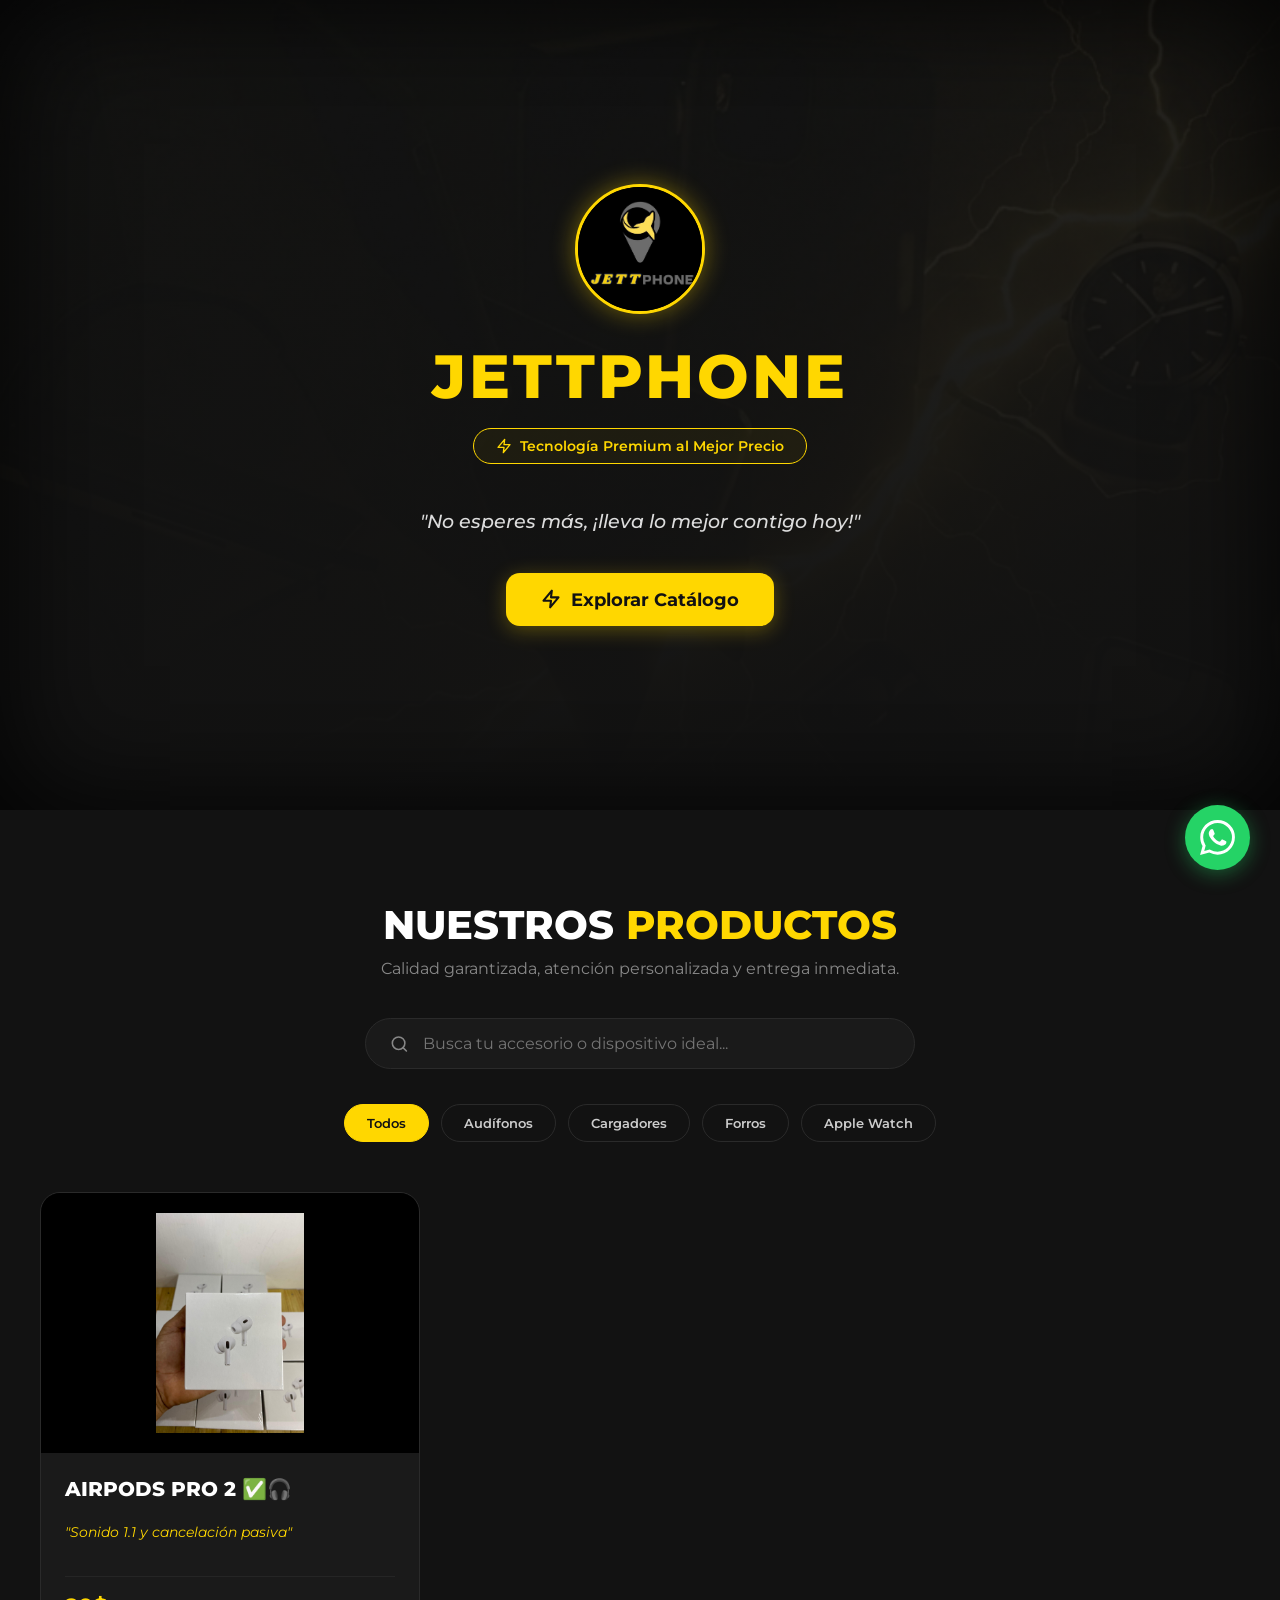
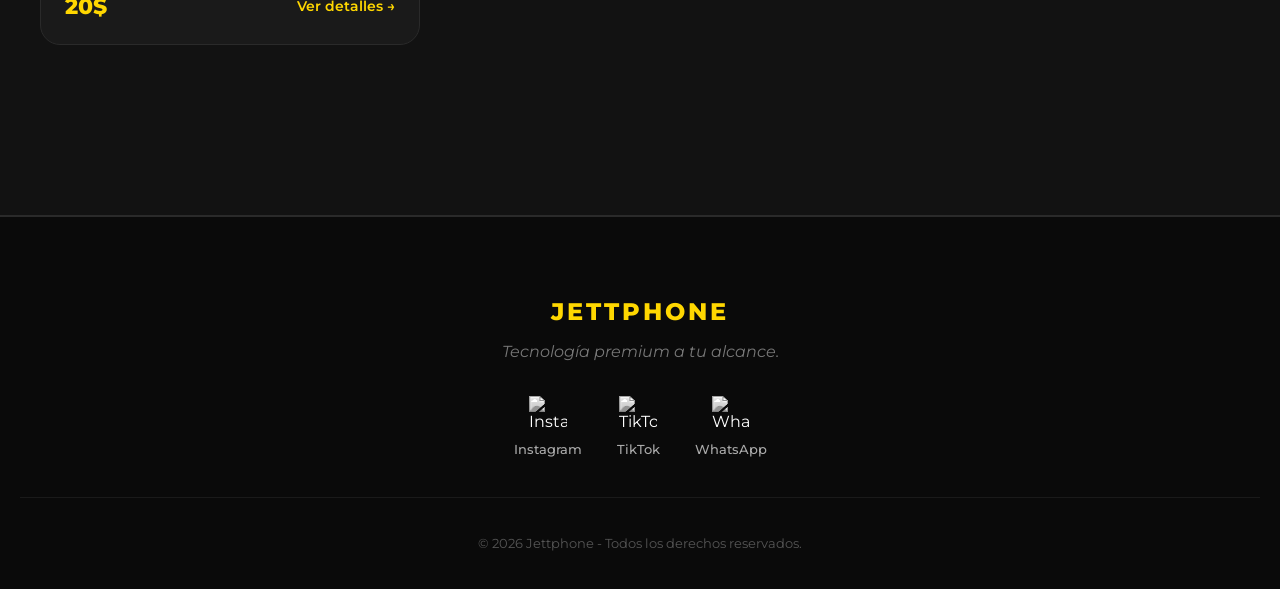
==== commit 12758b92: "porfa" ====
--- a/index.html
+++ b/index.html
@@ -46,7 +46,6 @@
             <!-- Menú de Categorías Dinámico -->
             <div class="filters-container" id="categoryFilters">
                 <button class="filter-btn active" data-filter="all">Todos</button>
-                <!-- Se inyectan dinámicamente desde la base de datos de categorías -->
             </div>
 
             <!-- Cuadrícula de Productos -->
@@ -66,7 +65,7 @@
     <script>
         document.addEventListener("DOMContentLoaded", async () => {
             const products = await getProducts();
-            const categories = getCategories();
+            const categories = await getCategories();
             
             const grid = document.getElementById('productsGrid');
             const searchInput = document.getElementById('searchInput');
@@ -80,8 +79,6 @@
                 <button class="filter-btn active" data-filter="all">Todos</button>
                 ${categories.map(c => `<button class="filter-btn" data-filter="${c.id}">${c.name}</button>`).join('')}
             `;
-
-            const filterBtns = document.querySelectorAll('.filter-btn');
 
             function renderProducts() {
                 const filtered = products.filter(p => {
@@ -118,6 +115,8 @@
 
             renderProducts();
 
+            // Asignar eventos de clic a los botones de filtro recién inyectados
+            const filterBtns = document.querySelectorAll('.filter-btn');
             filterBtns.forEach(btn => {
                 btn.addEventListener('click', () => {
                     filterBtns.forEach(b => b.classList.remove('active'));
